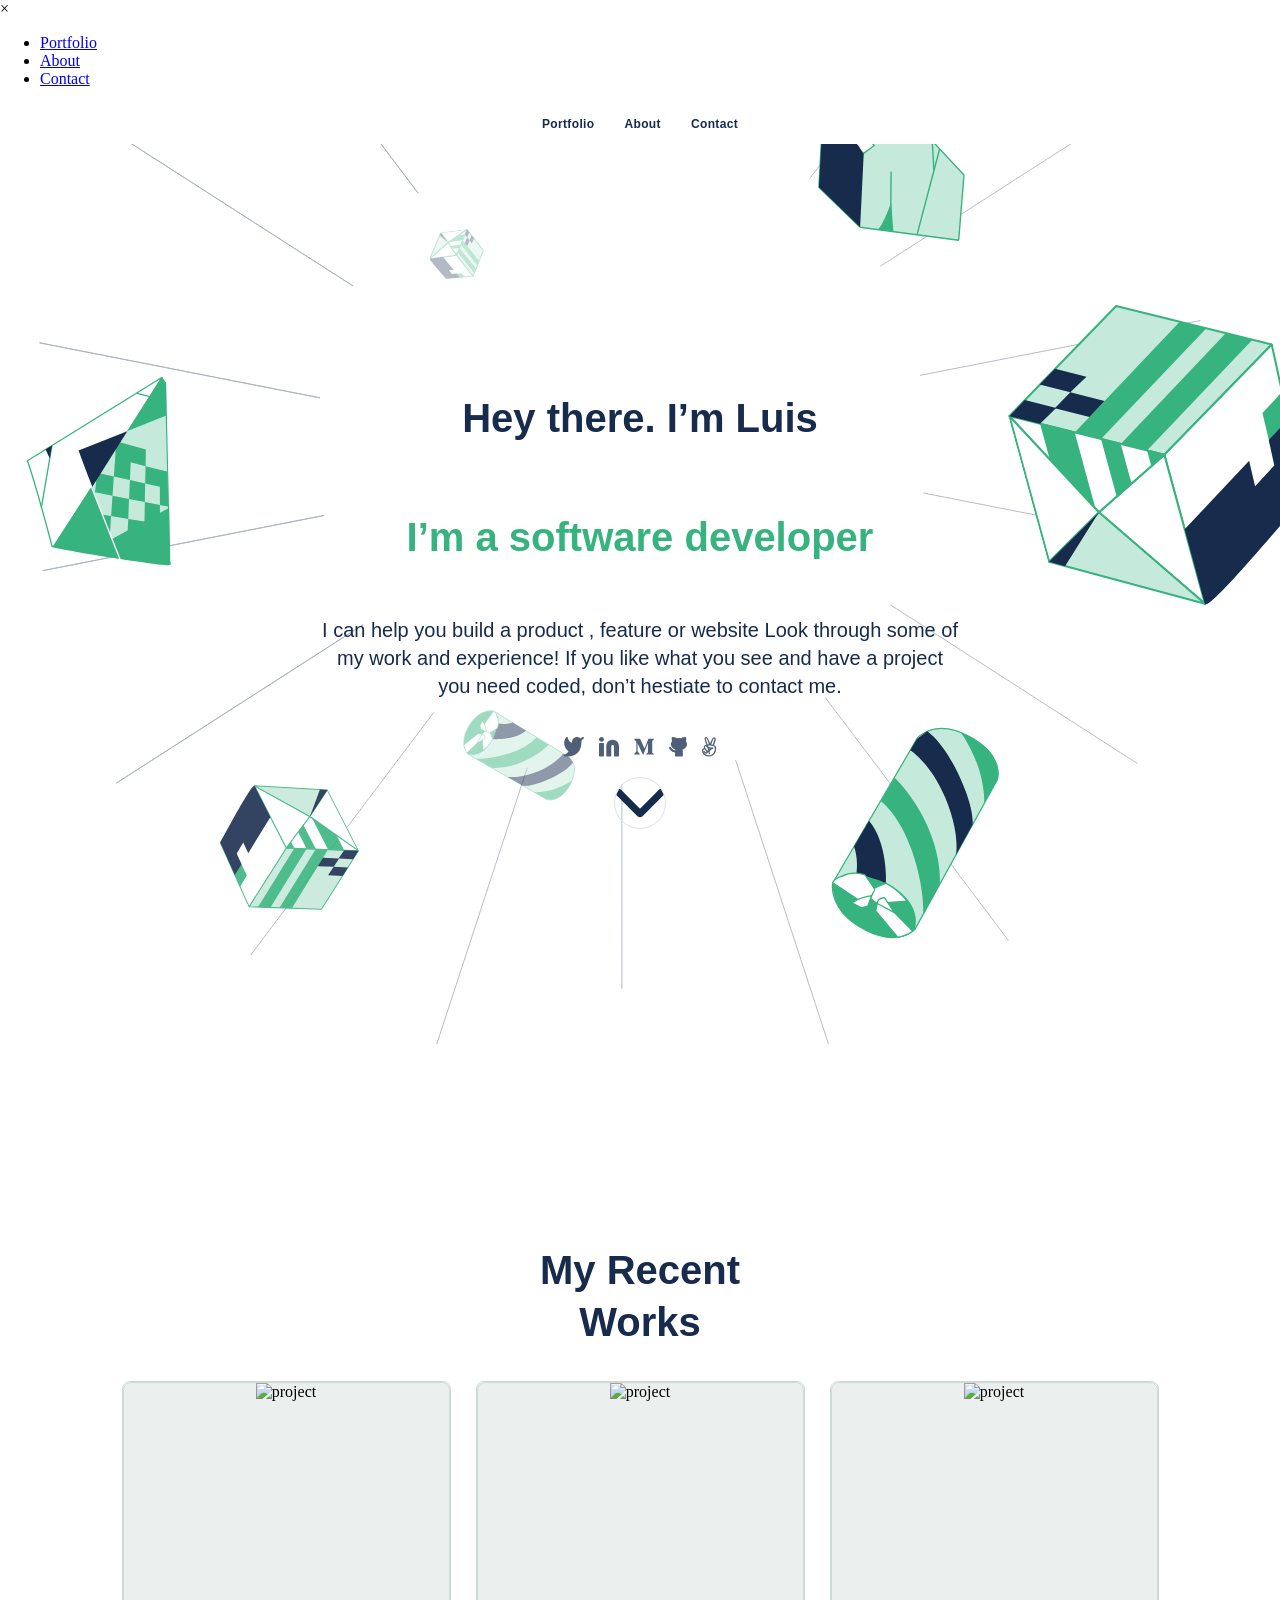
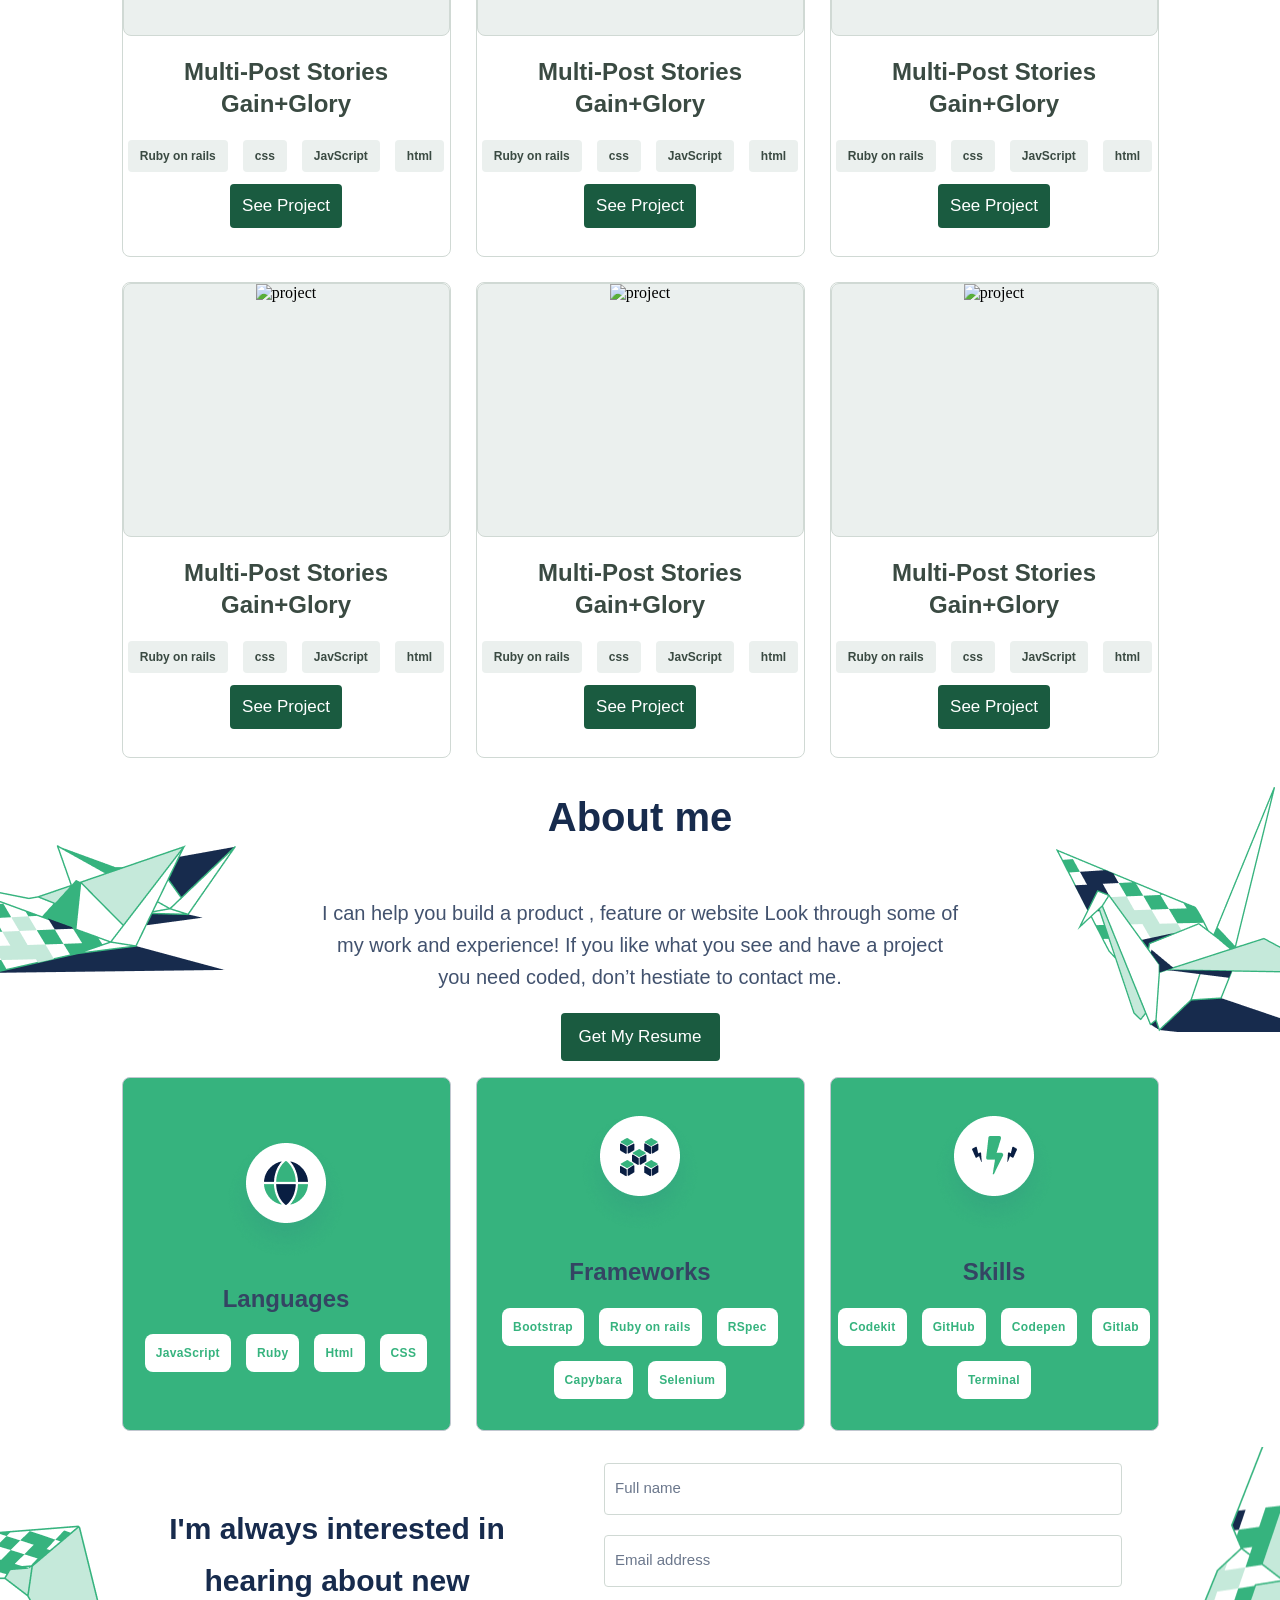
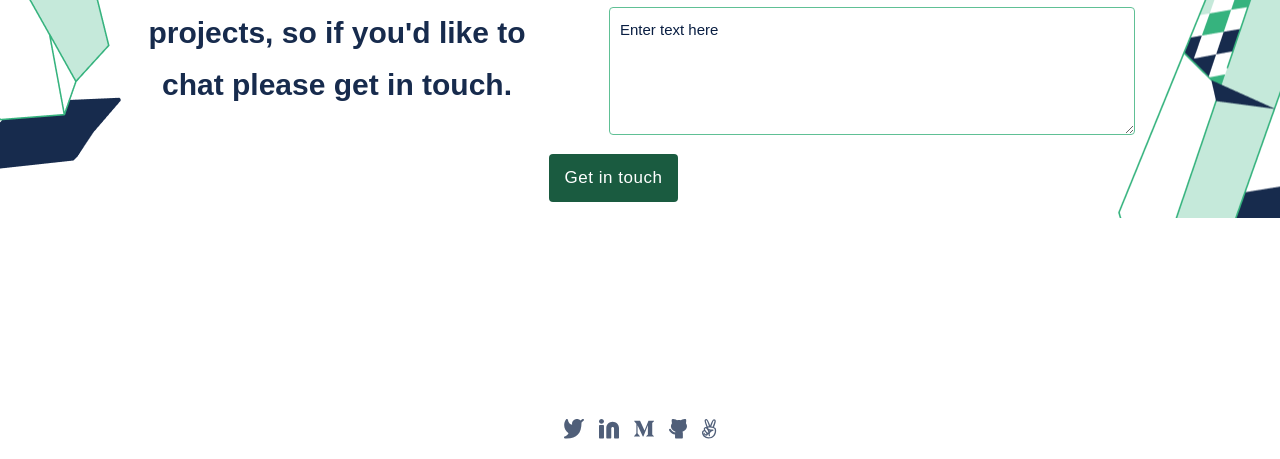
==== index.html @ ece16e4f "Links to sections added" ====
<!DOCTYPE html>
<html lang="en">
  <head>
    <link rel="stylesheet" href="styles.css" />
    <meta charset="UTF-8" />
    <meta name="viewport" content="width=device-width, initial-scale=1.0" />
    <title>Luis's Portfolio</title>
  </head>
  <body>
    <header>
      <div id="welcome">Welcome</div>
      <nav id="nav">
        <a href="#" class="menu-toggle"> <img src="./images/hamburger.png" alt="menu-button" /></a>
      </nav>
      <div class="modal">
        <div class="modal-content">
          <div class="close-button">&times;</div>
          <ul>
            <li><a href="#portfolio">Portfolio</a></li>
            <li><a href="#about">About</a></li>
            <li><a href="#contact">Contact</a></li>
          </ul>
        </div>
      </div>
    </header>
    <section>
      <div class="desktop-menu">
        <ol class="desktop-menu-list">
          <li>Portfolio</li>
          <li>About</li>
          <li>Contact</li>
        </ol>
      </div>
      <div class="headline-container" id="background">
        <h1 class="text-container" id="hisection">
          Hey there. I’m Luis
          <h2 class="text-container" id="sdsection">I’m a software developer</h2>
        </h1>
        <p id="description">
          I can help you build a product , feature or website Look through some of my work and
          experience! If you like what you see and have a project you need coded, don’t hestiate to
          contact me.
        </p>
        <ol class="social-media">
          <li>
            <a href="#"><img alt="twitter icon" src="./images/twitter.svg" /></a>
          </li>
          <li>
            <a href="#"><img alt="linkedin icon" src="./images/linkedin.svg" /></a>
          </li>
          <li>
            <a href="#"><img alt="medium icon" src="./images/medium.svg" /></a>
          </li>
          <li>
            <a href="#"><img alt="github icon" src="./images/github.svg" /></a>
          </li>
          <li>
            <a href="#"><img alt="angel list icon" src="./images/angellist.svg" /></a>
          </li>
        </ol>
        <div>
          <a href="#"
            ><img
              class="button"
              src="./images/arrow-button.svg"
              alt="arrow button"
              class="arrow-button"
          /></a>
        </div>
      </div>
    </section>
    <section class="works" id="portfolio">
      <h2 class="recent-works">My Recent<br />Works</h2>
      <div class="card-container">
        <div class="card">
          <div class="img-wrapper">
            <img class="img-placeholder" alt="project" src="" />
          </div>
          <h2 class="card-name">Multi-Post Stories<br />Gain+Glory</h2>
          <ol class="technologies">
            <li class="tech-tag">Ruby on rails</li>
            <li class="tech-tag">css</li>
            <li class="tech-tag">JavScript</li>
            <li class="tech-tag">html</li>
          </ol>
          <button class="see-project">See Project</button>
        </div>
        <div class="card">
          <div class="img-wrapper">
            <img class="img-placeholder" alt="project" src="" />
          </div>
          <h2 class="card-name">Multi-Post Stories<br />Gain+Glory</h2>
          <ol class="technologies">
            <li class="tech-tag">Ruby on rails</li>
            <li class="tech-tag">css</li>
            <li class="tech-tag">JavScript</li>
            <li class="tech-tag">html</li>
          </ol>
          <button class="see-project">See Project</button>
        </div>
        <div class="card">
          <div class="img-wrapper">
            <img class="img-placeholder" alt="project" src="" />
          </div>
          <h2 class="card-name">Multi-Post Stories<br />Gain+Glory</h2>
          <ol class="technologies">
            <li class="tech-tag">Ruby on rails</li>
            <li class="tech-tag">css</li>
            <li class="tech-tag">JavScript</li>
            <li class="tech-tag">html</li>
          </ol>
          <button class="see-project">See Project</button>
        </div>
        <div class="card">
          <div class="img-wrapper">
            <img class="img-placeholder" alt="project" src="" />
          </div>
          <h2 class="card-name">Multi-Post Stories<br />Gain+Glory</h2>
          <ol class="technologies">
            <li class="tech-tag">Ruby on rails</li>
            <li class="tech-tag">css</li>
            <li class="tech-tag">JavScript</li>
            <li class="tech-tag">html</li>
          </ol>
          <button class="see-project">See Project</button>
        </div>
        <div class="card">
          <div class="img-wrapper">
            <img class="img-placeholder" alt="project" src="" />
          </div>
          <h2 class="card-name">Multi-Post Stories<br />Gain+Glory</h2>
          <ol class="technologies">
            <li class="tech-tag">Ruby on rails</li>
            <li class="tech-tag">css</li>
            <li class="tech-tag">JavScript</li>
            <li class="tech-tag">html</li>
          </ol>
          <button class="see-project">See Project</button>
        </div>
        <div class="card">
          <div class="img-wrapper">
            <img class="img-placeholder" alt="project" src="" />
          </div>
          <h2 class="card-name">Multi-Post Stories<br />Gain+Glory</h2>
          <ol class="technologies">
            <li class="tech-tag">Ruby on rails</li>
            <li class="tech-tag">css</li>
            <li class="tech-tag">JavScript</li>
            <li class="tech-tag">html</li>
          </ol>
          <button class="see-project">See Project</button>
        </div>
      </div>
      <section class="about-me-container" id="about">
        <h2 class="about-me-title">About me</h2>
        <p class="about-me-description">
          I can help you build a product , feature or website Look through some of my work and
          experience! If you like what you see and have a project you need coded, don’t hestiate to
          contact me.
        </p>
        <button class="resume-button">Get My Resume</button>
      </section>
      <ol class="assets-list">
        <div class="card-2-container">
          <li class="card-2">
            <img class="icon-lang" alt="A world" src="./images/icon-lang.png" />
            <h2 class="card-name-2">Languages</h2>
            <ol class="technologies-2">
              <li class="tech-tag-2">JavaScript</li>
              <li class="tech-tag-2">Ruby</li>
              <li class="tech-tag-2">Html</li>
              <li class="tech-tag-2">CSS</li>
            </ol>
          </li>
          <li class="card-2">
            <img class="icon-lang" alt="Cubes" src="./images/icon-frameworks.png" />
            <h2 class="card-name-2">Frameworks</h2>
            <ol class="technologies-2">
              <li class="tech-tag-2" id="tag-0">Bootstrap</li>
              <li class="tech-tag-2" id="tag-1">Ruby on rails</li>
              <li class="tech-tag-2" id="tag-2">RSpec</li>
              <li class="tech-tag-2" id="tag-0">Capybara</li>
              <li class="tech-tag-2" id="tag-1">Selenium</li>
            </ol>
          </li>
          <li class="card-2">
            <img class="icon-lang" alt="Ray" src="./images/icon-skills.png" />
            <h2 class="card-name-2">Skills</h2>
            <ol class="technologies-2">
              <li class="tech-tag-2">Codekit</li>
              <li class="tech-tag-2">GitHub</li>
              <li class="tech-tag-2">Codepen</li>
              <li class="tech-tag-2">Gitlab</li>
              <li class="tech-tag-2">Terminal</li>
            </ol>
          </li>
        </div>
      </ol>
    </section>
    <div class="contact-container-2">
      <div class="contact-container" id="contact">
        <div class="para-form-container">
          <div class="para-form">
            I'm always interested in hearing about new projects, so if you'd like to chat please get
            in touch.
          </div>
        </div>
        <form class="contact-form" action="https://formspree.io/f/mpzewvlb" method="post">
          <ol class="form-list">
            <li>
              <label for="name">Name</label>
              <input
                type="text"
                id="name"
                name="user_name"
                placeholder="Full name"
                maxlength="30"
                required
              />
            </li>
            <li>
              <label for="mail">Email</label>
              <input
                type="email"
                id="mail"
                name="user_email"
                placeholder="Email address"
                required
              />
            </li>
            <li>
              <label for="msg">Message</label>
              <textarea
                id="msg"
                name="user_message"
                placeholder="Enter text here"
                maxlength="500"
                required
              ></textarea>
            </li>
            <div class="submit-button-container">
              <button type="submit" id="get-in-touch">Get in touch</button>
            </div>
          </ol>
        </form>
      </div>
    </div>

    <footer class="social-media-footer">
      <ol class="social-media-form">
        <li>
          <a href="#"><img alt="twitter icon" src="./images/twitter.svg" /></a>
        </li>
        <li>
          <a href="#"><img alt="linkedin icon" src="./images/linkedin.svg" /></a>
        </li>
        <li>
          <a href="#"><img alt="medium icon" src="./images/medium.svg" /></a>
        </li>
        <li>
          <a href="#"><img alt="github icon" src="./images/github.svg" /></a>
        </li>
        <li>
          <a href="#"><img alt="angel list icon" src="./images/angellist.svg" /></a>
        </li>
      </ol>
      <div class="mail-form">baezmendezluis@gmail.com</div>
    </footer>
    <script src="./script.js"></script>
  </body>
</html>
---- styles.css ----
#background {
  background-size: cover;
  background-image: url('./images/background-img.png');
  width: 100%;
  height: 60vh;
}

body {
  margin: 0;
}

header {
  display: flex;
  width: 100%;
  align-content: space-between;
  justify-content: space-between;
}

#nav {
  display: flex;
  justify-content: flex-end;
  flex-direction: row-reverse;
  align-items: center;
  padding: 10px;
}

.mobile-menu {
  display: none;
}

.text-container {
  font-family: 'Inter', sans-serif;
  display: flex;
  flex-direction: column;
  font-style: normal;
  font-size: 40px;
  font-weight: 700;
  line-height: 52px;
  text-align: center;
  color: #172b4d;
}

#sdsection {
  color: #36b37e;
}

#welcome {
  font-family: 'Inter', sans-serif;
  font-style: normal;
  font-weight: 600;
  font-size: 20px;
  line-height: 28px;
  color: #28352f;
  display: flex;
  padding: 10px;
}

#description {
  font-family: 'Inter', sans-serif;
  font-size: 20px;
  font-weight: 400;
  line-height: 28px;
  text-align: center;
  color: #172b4d;
  display: flex;
  padding: 0 10px;
}

.social-media {
  display: flex;
  justify-content: center;
  align-items: center;
  list-style-type: none;
  gap: 15px;
}

.arrow-button {
  width: 40px;
  height: 40px;
}

.button {
  display: flex;
  flex-direction: column;
  border-radius: 50%;
  border: 1px solid #dfe1e6;
  width: 50px;
  height: 50px;
  justify-content: center;
  align-items: center;
  margin: auto;
}

/* css for the second part of the project */

.works {
  display: grid;
  text-align: center;
  justify-content: center;
}

.recent-works {
  font-family: 'Inter', sans-serif;
  font-style: normal;
  font-weight: 700;
  font-size: 40px;
  line-height: 52px;
  color: #172b4d;
}

.img-wrapper {
  height: 252px;
  border: 1px solid #d0d9d4;
  border-radius: 8px;
  background-color: #ebf0ee;
}

.card {
  justify-content: center;
  align-items: center;
  text-align: center;
  flex-direction: column;
  border: 1px solid #d0d9d4;
  border-radius: 8px;
  height: 474px;
  width: 327px;
}

ol {
  padding-left: 0;
}

.card-name {
  font-family: 'Inter', sans-serif;
  font-style: normal;
  font-weight: 600;
  font-size: 24px;
  line-height: 32px;
  color: #3a4a42;
  align-items: center;
  justify-content: center;
}

.technologies {
  display: flex;
  justify-content: center;
  align-items: center;
  list-style-type: none;
  gap: 15px;
  font-family: 'Inter', sans-serif;
  font-style: normal;
  font-weight: 600;
  font-size: 12px;
  line-height: 16px;
  color: #3a4a42;
}

.tech-tag {
  background: #ebf0ee;
  border-radius: 4px;
  padding: 8px 12px;
}

.see-project {
  padding: 12px;
  gap: 10px;
  background: #1a5b40;
  border-radius: 4px;
  color: #fff;
  font-family: 'Inter', sans-serif;
  font-style: normal;
  font-weight: 500;
  font-size: 17px;
  outline: 0;
  border: 0;
}

.see-project:hover {
  box-shadow: 8px 16px rgba(54, 179, 127, 0.24);
}

.see-project:active {
  background: #008552;
}

.about-me-container {
  display: flex;
  align-items: center;
  text-align: center;
  flex-direction: column;
  justify-content: center;
  background-image: url('./images/about-me-background.png'), url('./images/top-right-corner.png');
  background-repeat: no-repeat, no-repeat;
  background-position: left bottom, top right;
}

.about-me-title {
  font-family: 'Inter', sans-serif;
  font-style: normal;
  font-weight: 700;
  font-size: 40px;
  line-height: 52px;
  color: #172b4d;
}

.about-me-description {
  font-family: 'Inter', sans-serif;
  font-style: normal;
  font-weight: 400;
  font-size: 20px;
  line-height: 32px;
  color: #42526e;
}

.resume-button {
  padding: 12px;
  gap: 10px;
  width: 159px;
  height: 48px;
  background: #1a5b40;
  border-radius: 4px;
  font-family: 'Inter', sans-serif;
  font-style: normal;
  font-weight: 500;
  font-size: 17px;
  color: #fff;
  border: 0;
}

.resume-button:hover {
  box-shadow: 8px 16px rgba(54, 179, 127, 0.24);
}

.resume-button:active {
  background: #008552;
}

.card-2 {
  display: flex;
  justify-content: center;
  align-items: center;
  text-align: center;
  flex-direction: column;
  background: #36b37e;
  border: 1px solid #c1c7d0;
  border-radius: 8px;
  height: 352px;
  width: 327px;
}

.card-name-2 {
  font-family: 'Inter', sans-serif;
  font-size: 24px;
  font-weight: 600;
  line-height: 32px;
  color: #344563;
}

.technologies-2 {
  display: flex;
  justify-content: center;
  align-items: center;
  list-style-type: none;
  font-family: 'Inter', sans-serif;
  gap: 15px;
  font-style: normal;
  font-weight: 600;
  font-size: 12px;
  line-height: 16px;
  letter-spacing: 0.03em;
  color: #36b37e;
  flex-wrap: wrap;
}

.tech-tag-2 {
  background: #fff;
  border-radius: 8px;
  padding: 11px;
}

.assets-list {
  display: flex;
  list-style-type: none;
  flex-direction: column;
}

.card-2-container {
  display: flex;
  justify-content: center;
  flex-direction: column;
  align-items: center;
  gap: 25px;
}

.card-container {
  display: flex;
  justify-content: center;
  flex-direction: column;
  align-items: center;
  gap: 25px;
}

form {
  display: flex;
  justify-content: center;
  flex-direction: column;
  align-items: center;
}

.para-form {
  width: 85vw;
  font-family: 'Inter', sans-serif;
  font-style: normal;
  font-weight: 700;
  font-size: 30px;
  line-height: 52px;
  text-align: center;
  color: #172b4d;
  margin-bottom: 50px;
}

.form-list {
  list-style-type: none;
}

#name {
  height: 48px;
  width: 85vw;
  border: 1px solid #d0d9d4;
  border-radius: 4px;
  margin-bottom: 20px;
}

#name::placeholder {
  font-family: 'Inter', sans-serif;
  font-size: 15px;
  font-weight: 400;
  line-height: 24px;
  text-align: left;
  padding: 8px;
  color: #6b778c;
}

#mail {
  height: 48px;
  width: 85vw;
  border: 1px solid #d0d9d4;
  border-radius: 4px;
  margin-bottom: 20px;
}

#mail::placeholder {
  font-family: 'Inter', sans-serif;
  font-size: 15px;
  font-weight: 400;
  line-height: 24px;
  text-align: left;
  padding: 8px;
  color: #6b778c;
}

#msg {
  height: 114px;
  width: 83vw;
  border: 1px solid #60c095;
  border-radius: 4px;
  padding-left: 10px;
  padding-top: 10px;
}

#msg::placeholder {
  font-family: 'Inter', sans-serif;
  font-style: normal;
  font-weight: 400;
  font-size: 15px;
  line-height: 24px;
  color: #091e42;
}

.submit-button {
  display: flex;
  flex-direction: row;
  align-items: center;
  justify-content: center;
  padding: 12px;
  gap: 10px;
}

#get-in-touch {
  font-family: 'Inter', sans-serif;
  font-style: normal;
  font-weight: 500;
  font-size: 17px;
  line-height: 24px;
  letter-spacing: 0.03em;
  color: #fff;
  width: 129px;
  height: 48px;
  background: #1a5b40;
  border-radius: 4px;
  border: none;
}

#get-in-touch:hover {
  box-shadow: 0 8px 16px rgba(54, 179, 127, 0.24);
}

#get-in-touch:active {
  background: #008552;
}

.social-media-form {
  display: flex;
  justify-content: center;
  align-items: center;
  list-style-type: none;
  gap: 15px;
}

.mail-form {
  font-family: 'Inter', sans-serif;
  font-style: normal;
  font-weight: 400;
  font-size: 20px;
  line-height: 32px;
  text-align: center;
  color: #42526e;
  margin-bottom: 300px;
}

.desktop-menu {
  font-family: 'Inter', sans-serif;
  font-style: normal;
  font-weight: 600;
  font-size: 12px;
  line-height: 16px;
  letter-spacing: 0.03em;
  color: #172b4d;
}

.desktop-menu-list {
  list-style-type: none;
  display: flex;
  align-items: center;
  justify-content: center;
  flex-direction: row;
  gap: 30px;
}

@media only screen and (min-width: 768px) {
  #welcome {
    display: none;
  }

  #hisection {
    color: #172b4d;
    transition: color 0.5s ease, rotate 2s;
  }

  #hisection:hover {
    color: #36b37e;
    rotate: 360deg;
  }

  #nav {
    display: none;
  }

  #background {
    background-size: cover;
    background-image: url('./images/header-background-desktop.svg');
    width: 100vw;
    height: 100vh;
  }

  .headline-container {
    display: flex;
    flex-direction: column;
    align-items: center;
    justify-content: center;
    text-align: center;
  }

  #description {
    width: 50vw;
  }

  .recent-works {
    margin-top: 200px;
  }

  .card-container {
    display: flex;
    flex-direction: row;
    width: 100%;
    flex-wrap: wrap;
  }

  .card-2-container {
    display: flex;
    flex-direction: row;
    width: 100%;
    flex-wrap: wrap;
  }

  .about-me-container {
    background-image: url('./images/about-right-image.png'), url('./images/about-left-image.png');
    background-repeat: no-repeat, no-repeat;
    background-position: right, left;
  }

  .about-me-description {
    width: 50vw;
  }

  .contact-container {
    display: flex;
    justify-content: center;
    align-items: center;
    text-align: center;
    flex-direction: row;
    background-image: url('./images/contact-left-image.png');
    background-repeat: no-repeat;
    background-position: left;
  }

  .contact-container-2 {
    background-image: url('./images/contact-right-image.png');
    background-repeat: no-repeat;
    background-position: right;
  }

  .para-form {
    width: 30vw;
    margin-right: 20px;
  }

  #name {
    width: 40vw;
  }

  #mail {
    width: 40vw;
  }

  #msg {
    width: 40vw;
  }

  #get-in-touch {
    float: left;
  }

  .mail-form {
    display: none;
  }

  .submit-button-container {
    margin-top: 15px;
  }

  .social-media-form {
    margin-top: 200px;
  }
}

@media screen and (max-width: 768px) {
  .desktop-menu {
    display: none;
  }

  .modal {
    display: none;
    position: fixed;
    top: 0;
    left: 0;
    width: 100%;
    height: 100%;
    background-color: #fff;
    z-index: 9999;
  }

  .modal.show {
    display: flex;
    justify-content: flex-start;
    align-items: flex-start;
  }

  .modal-content {
    position: relative;
    width: 100%;
    padding: 50px;
    border-radius: 5px;
  }

  .close-button {
    position: absolute;
    top: 10px;
    right: 10px;
    cursor: pointer;
    font-size: 50px;
    color: #67798e;
    border-radius: 2px solid #67798e;
  }

  .modal-content ul {
    list-style: none;
    margin: 0;
    padding: 0;
  }

  .modal-content li {
    padding: 10px 0;
    font-family: 'Inter', sans-serif;
    font-style: normal;
    font-weight: 600;
    font-size: 32px;
    line-height: 44px;
  }

  .modal-content a {
    color: #3a4a42;
    text-decoration: none;
  }

  .contact-form {
    background-image: url('./images/form-image.png');
    background-repeat: no-repeat;
    background-position: right bottom;
  }

  .para-form-container {
    display: flex;
    justify-content: center;
    align-items: center;
  }

  .submit-button-container {
    margin-top: 15px;
    display: flex;
    justify-content: center;
  }
}

.form-list label {
  visibility: hidden;
}
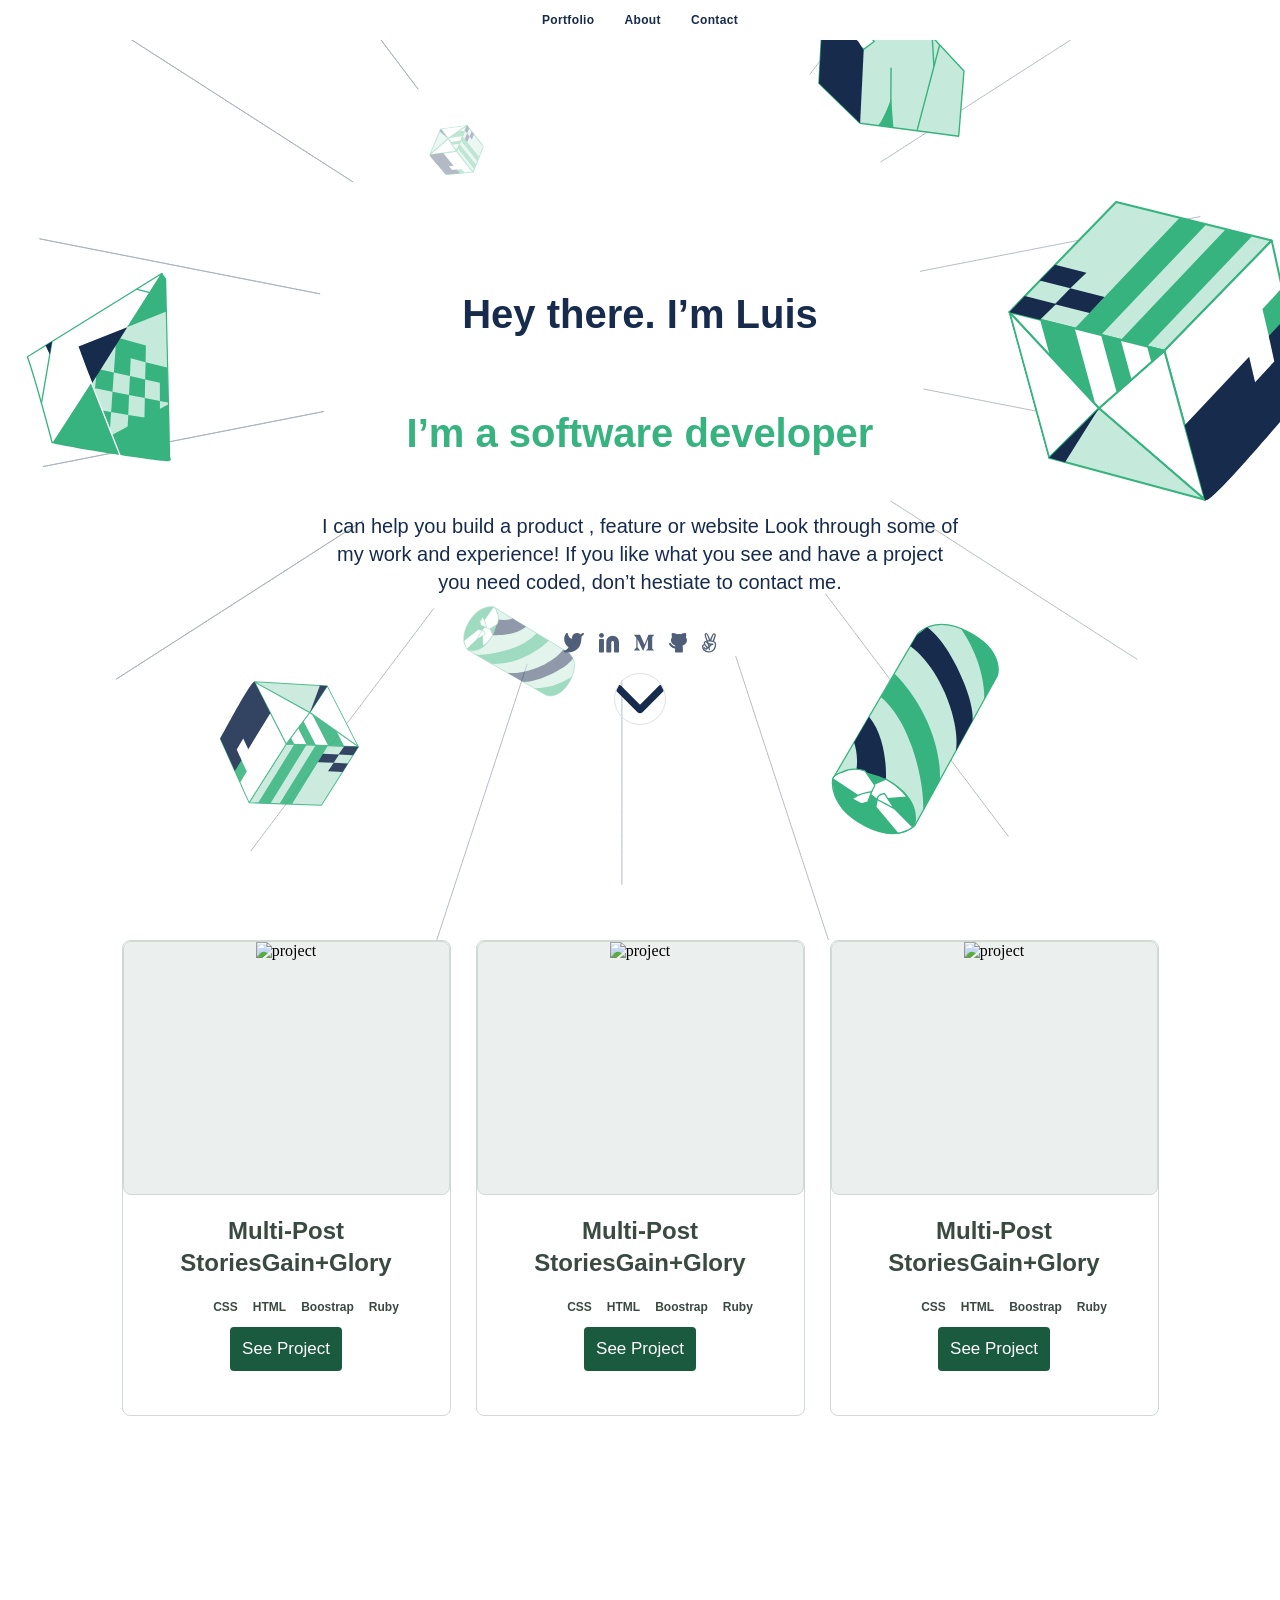
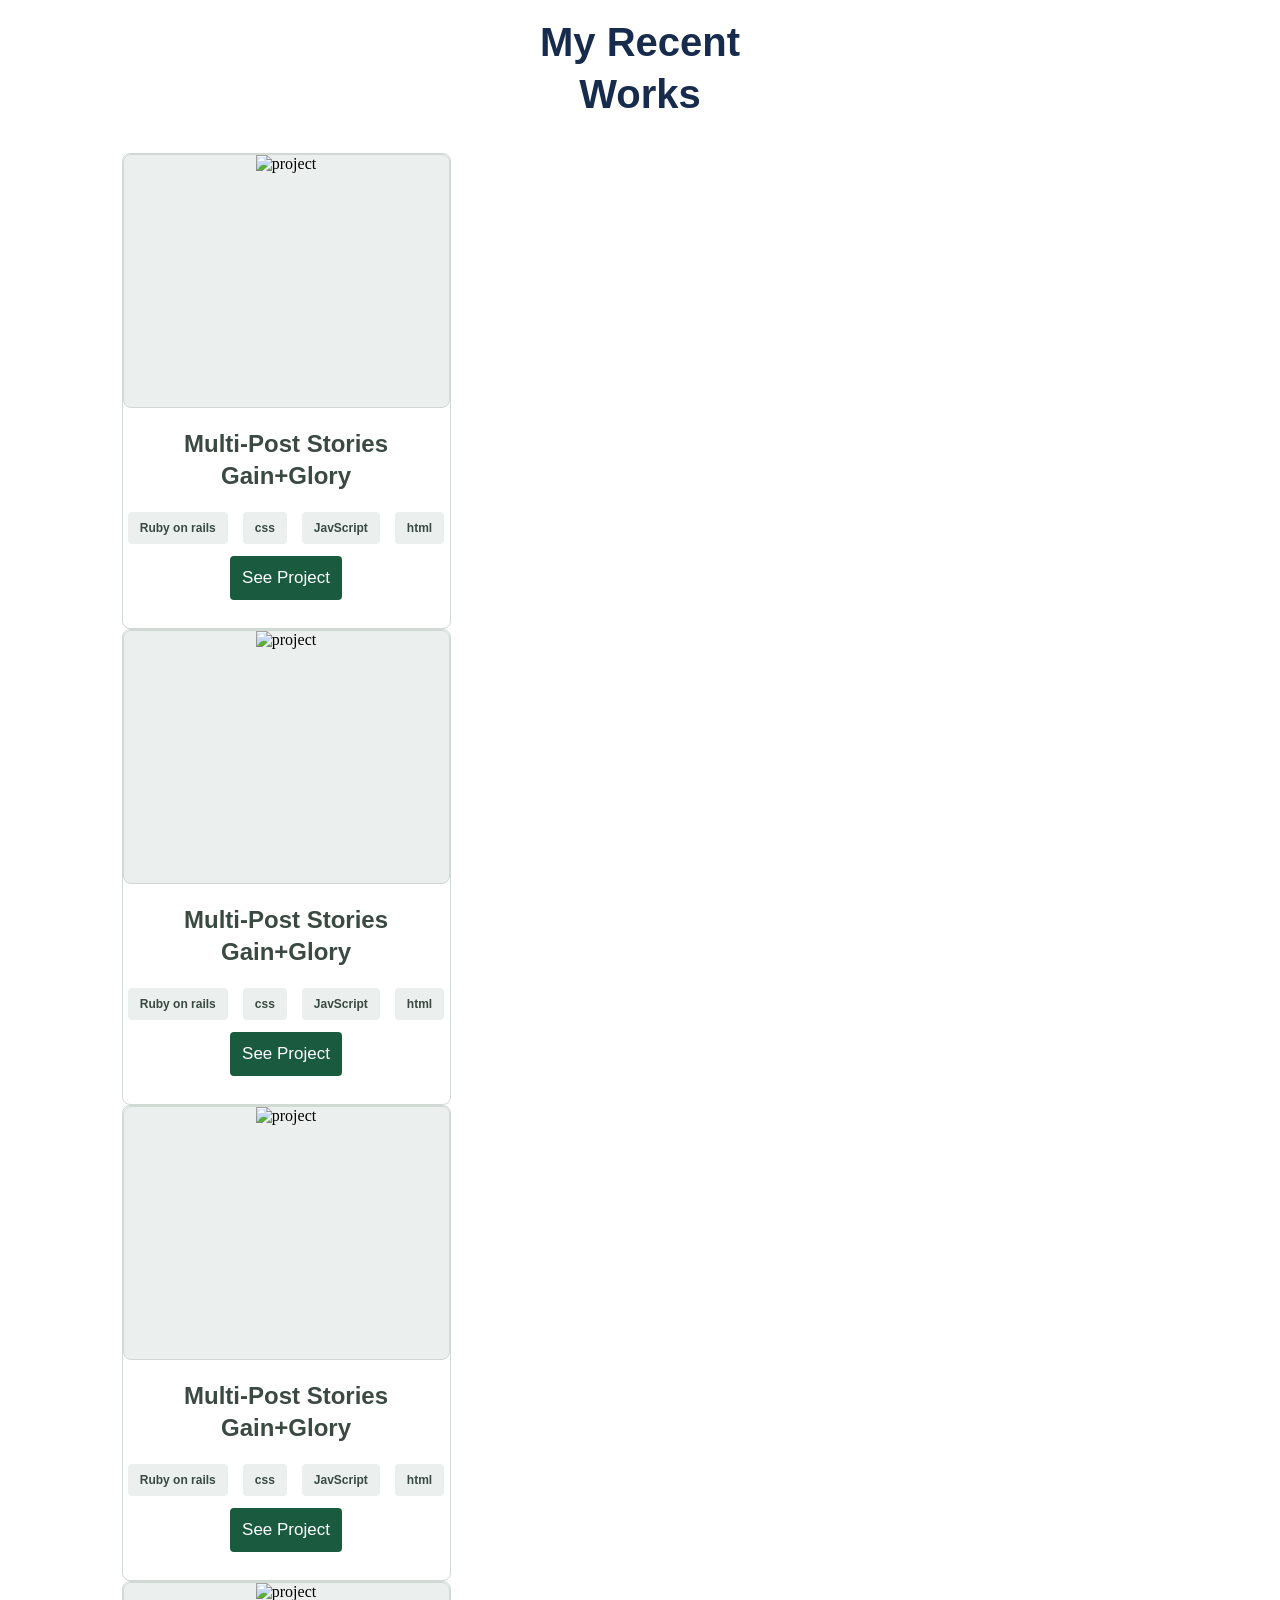
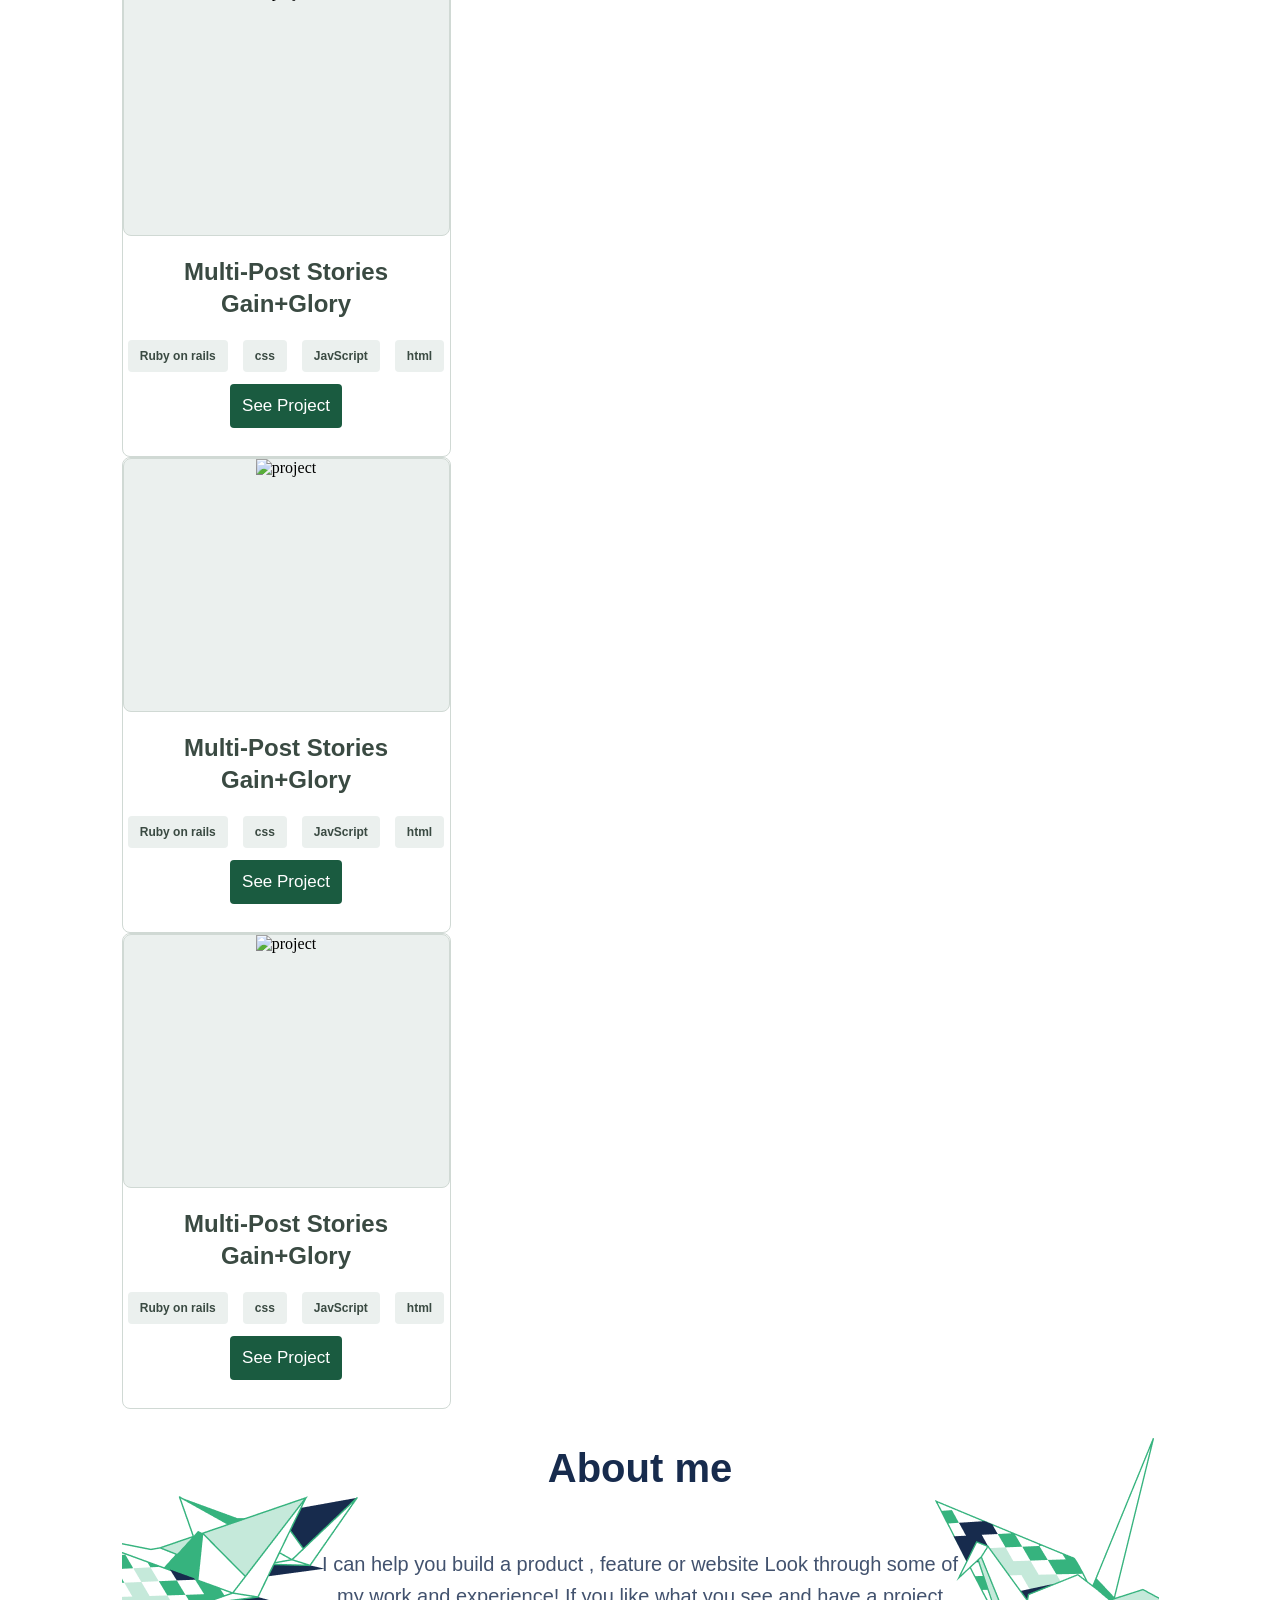
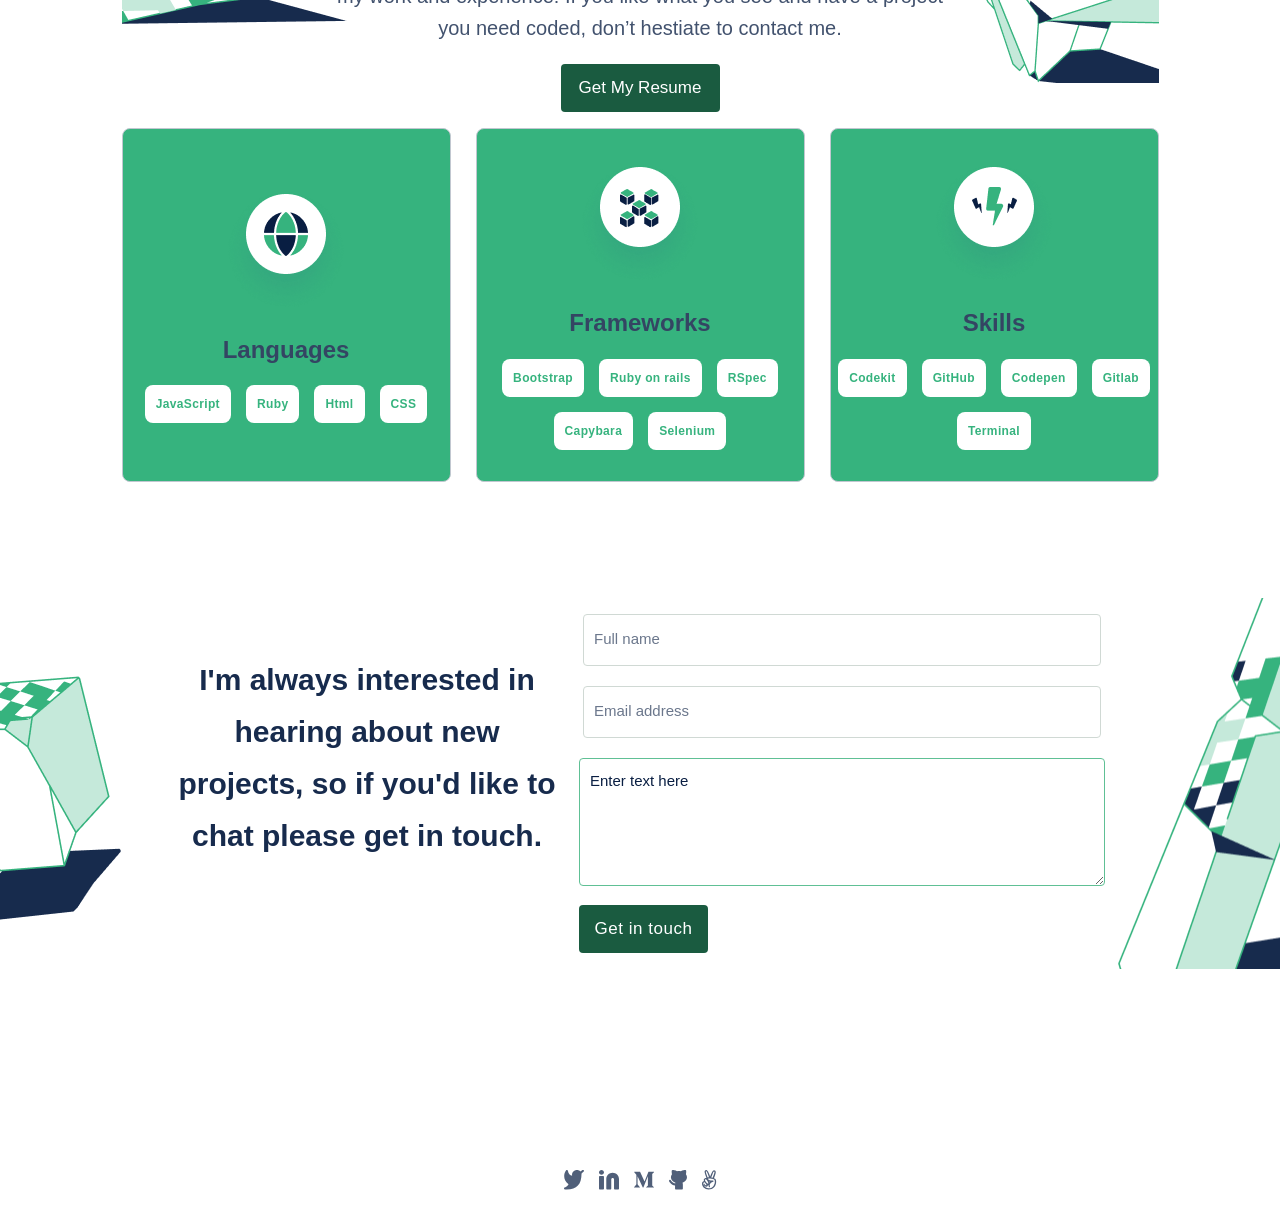
==== commit c59660bf: "Pop up card added" ====
--- a/index.html
+++ b/index.html
@@ -6,7 +6,7 @@
     <meta name="viewport" content="width=device-width, initial-scale=1.0" />
     <title>Luis's Portfolio</title>
   </head>
-  <body>
+  <body id="body">
     <header>
       <div id="welcome">Welcome</div>
       <nav id="nav">
@@ -69,6 +69,7 @@
         </div>
       </div>
     </section>
+    <div id="projects-container"></div>
     <section class="works" id="portfolio">
       <h2 class="recent-works">My Recent<br />Works</h2>
       <div class="card-container">
@@ -267,5 +268,6 @@
       <div class="mail-form">baezmendezluis@gmail.com</div>
     </footer>
     <script src="./script.js"></script>
+    <script src="./popup.js"></script>
   </body>
 </html>
--- a/styles.css
+++ b/styles.css
@@ -292,7 +292,7 @@
   gap: 25px;
 }
 
-.card-container {
+#projects-container {
   display: flex;
   justify-content: center;
   flex-direction: column;
@@ -466,6 +466,10 @@
     display: none;
   }
 
+  .modal {
+    display: none;
+  }
+
   #background {
     background-size: cover;
     background-image: url('./images/header-background-desktop.svg');
@@ -489,7 +493,7 @@
     margin-top: 200px;
   }
 
-  .card-container {
+  #projects-container {
     display: flex;
     flex-direction: row;
     width: 100%;
@@ -525,6 +529,7 @@
   }
 
   .contact-container-2 {
+    margin-top: 100px;
     background-image: url('./images/contact-right-image.png');
     background-repeat: no-repeat;
     background-position: right;
@@ -564,9 +569,21 @@
   }
 }
 
+/* mobile */
+
 @media screen and (max-width: 768px) {
   .desktop-menu {
     display: none;
+  }
+
+  .menu-toggle {
+    padding-right: 28px;
+    padding-top: 35px;
+  }
+
+  #welcome {
+    padding-left: 28px;
+    padding-top: 35px;
   }
 
   .modal {
@@ -591,16 +608,18 @@
     width: 100%;
     padding: 50px;
     border-radius: 5px;
+    padding-left: 28px;
   }
 
   .close-button {
     position: absolute;
     top: 10px;
-    right: 10px;
+    right: 30px;
     cursor: pointer;
-    font-size: 50px;
+    font-size: 40px;
     color: #67798e;
-    border-radius: 2px solid #67798e;
+    border-radius: 2px;
+    padding-right: 18px;
   }
 
   .modal-content ul {
@@ -635,6 +654,10 @@
     align-items: center;
   }
 
+  .contact-container-2 {
+    margin-top: 100px;
+  }
+
   .submit-button-container {
     margin-top: 15px;
     display: flex;
@@ -643,5 +666,5 @@
 }
 
 .form-list label {
-  visibility: hidden;
-}
+  display: none;
+}
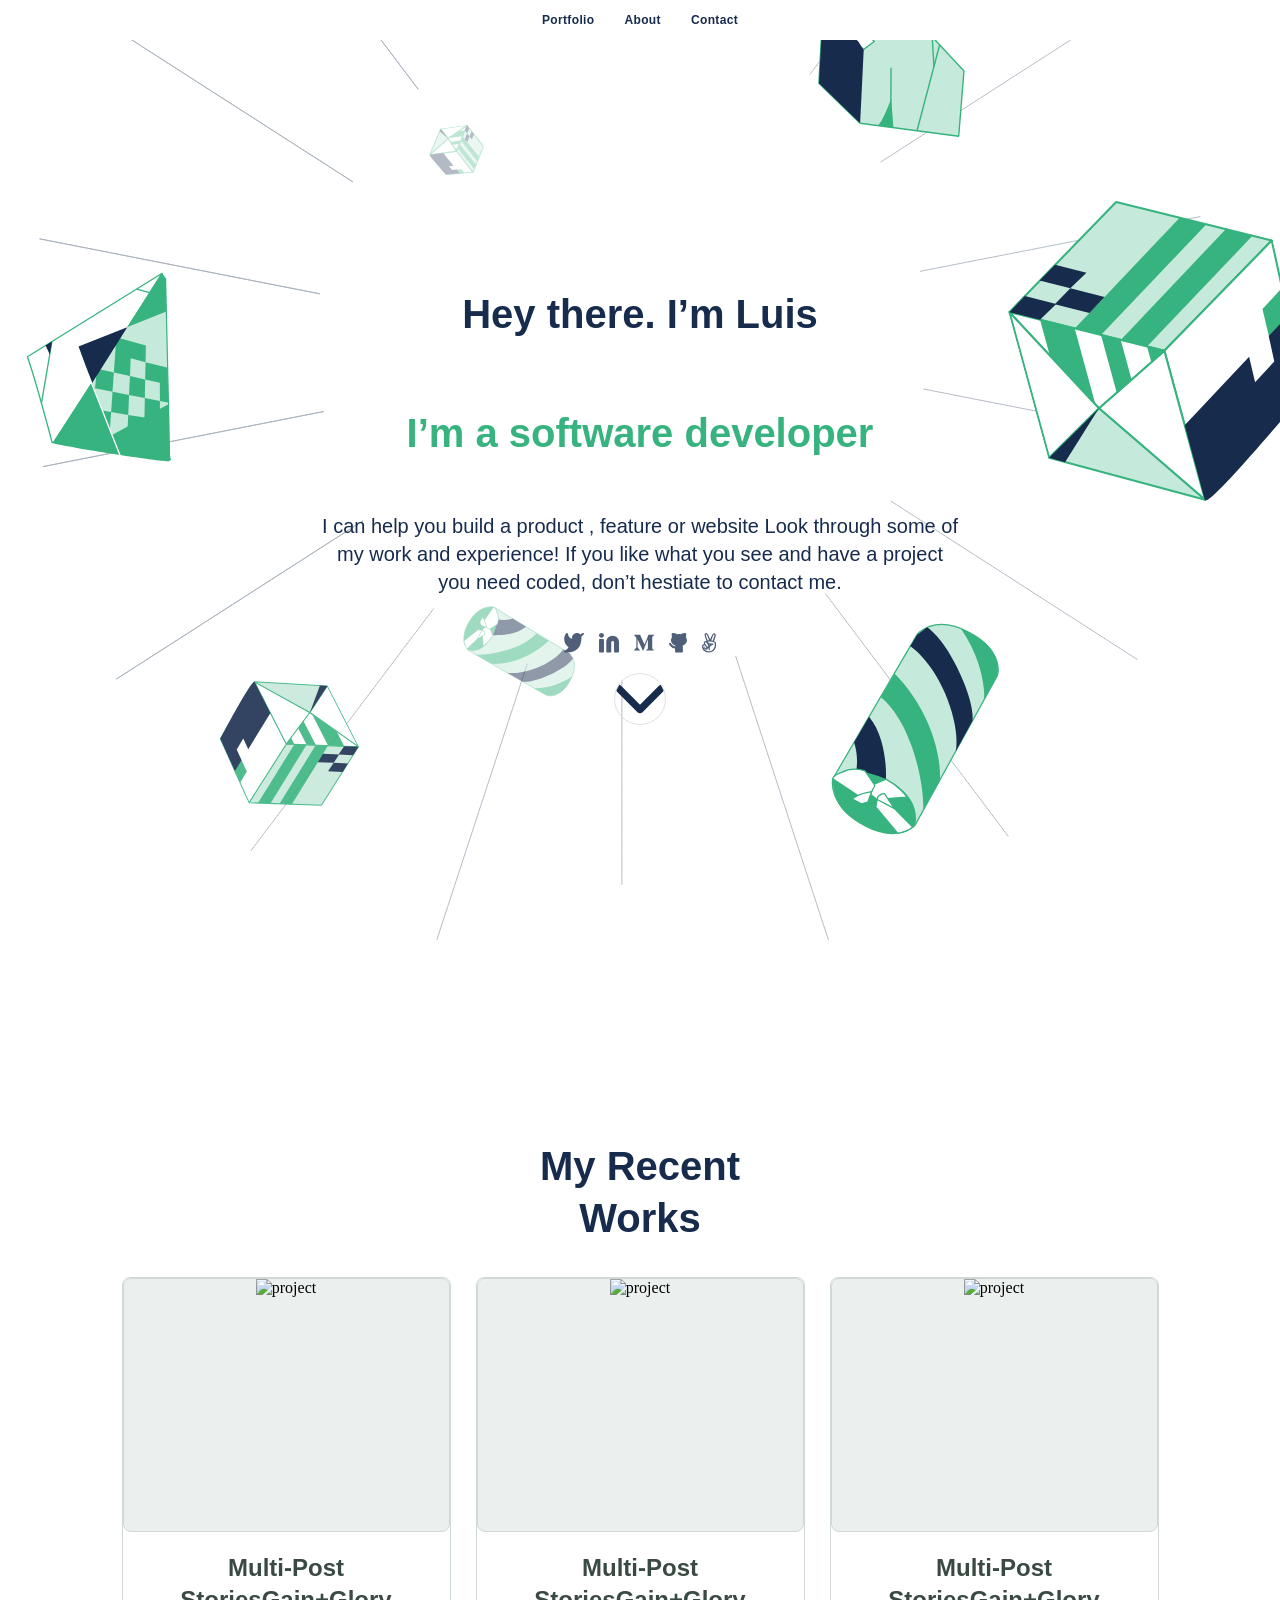
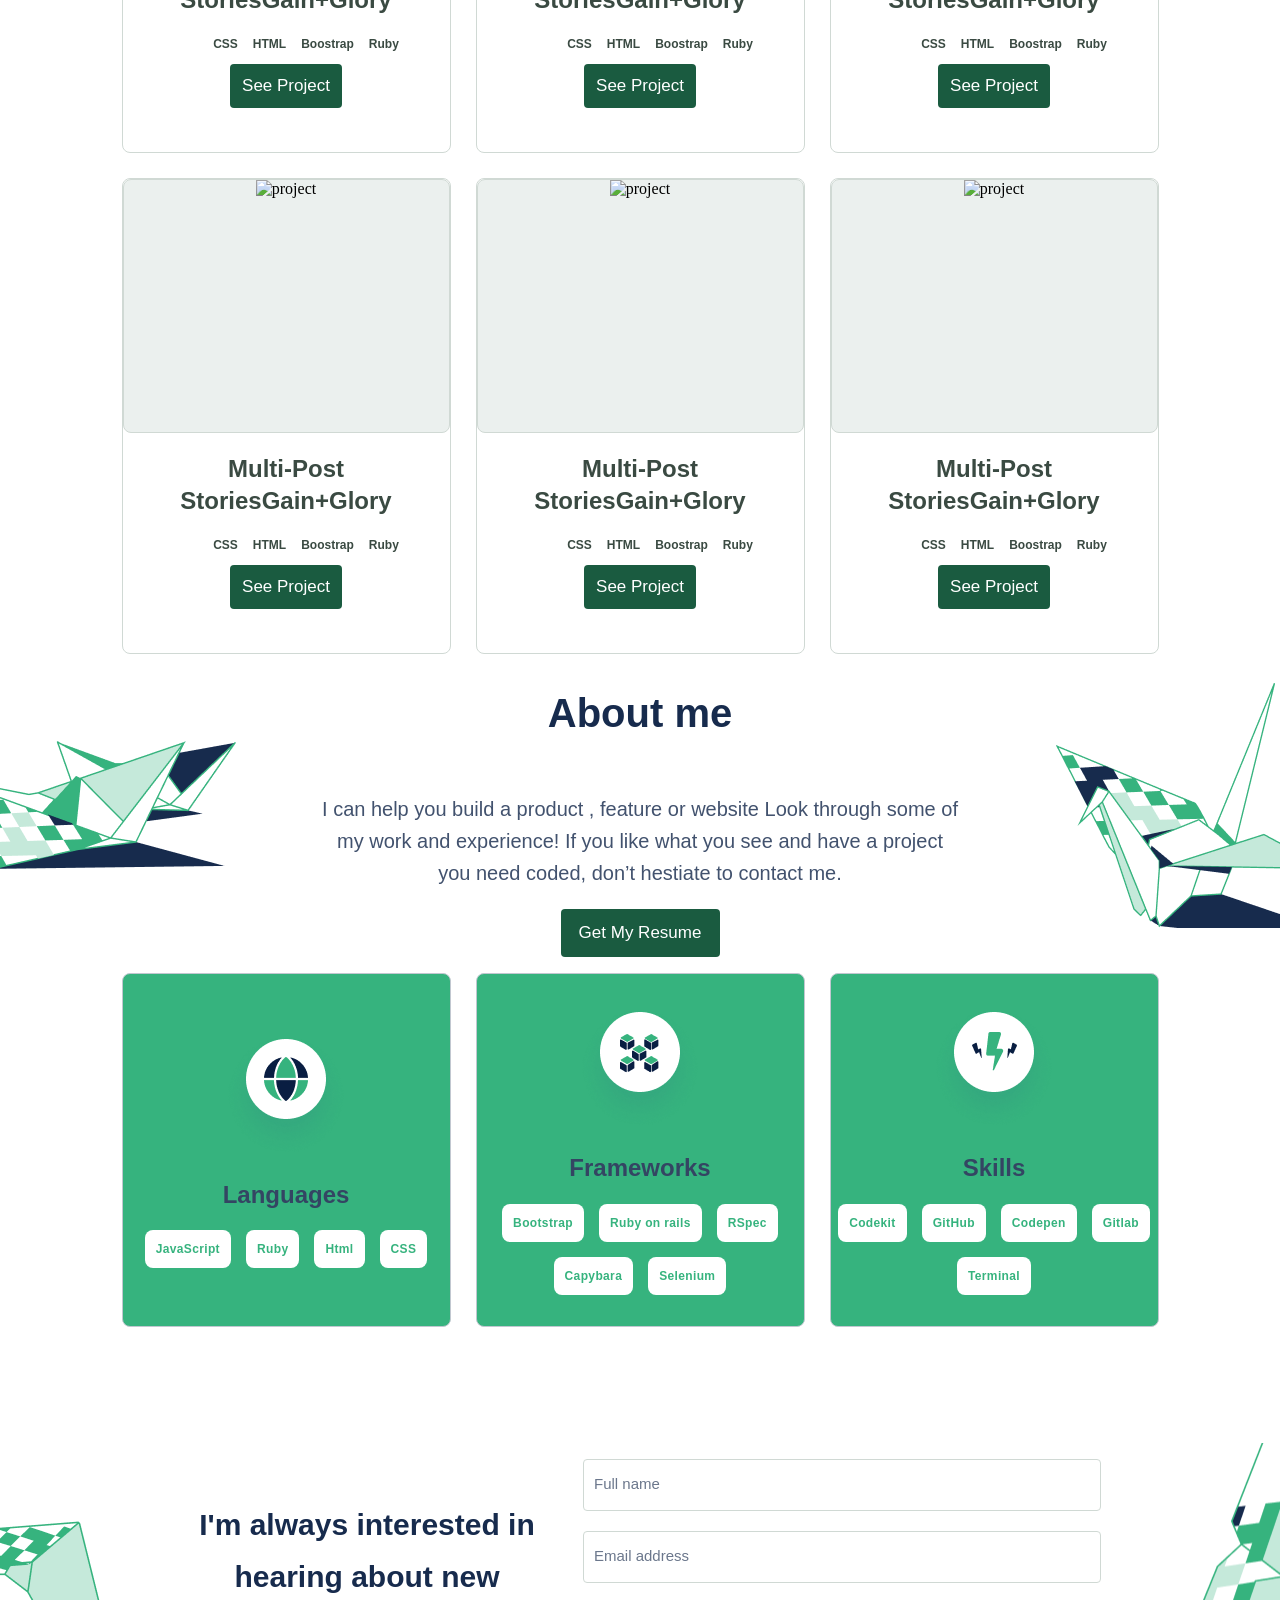
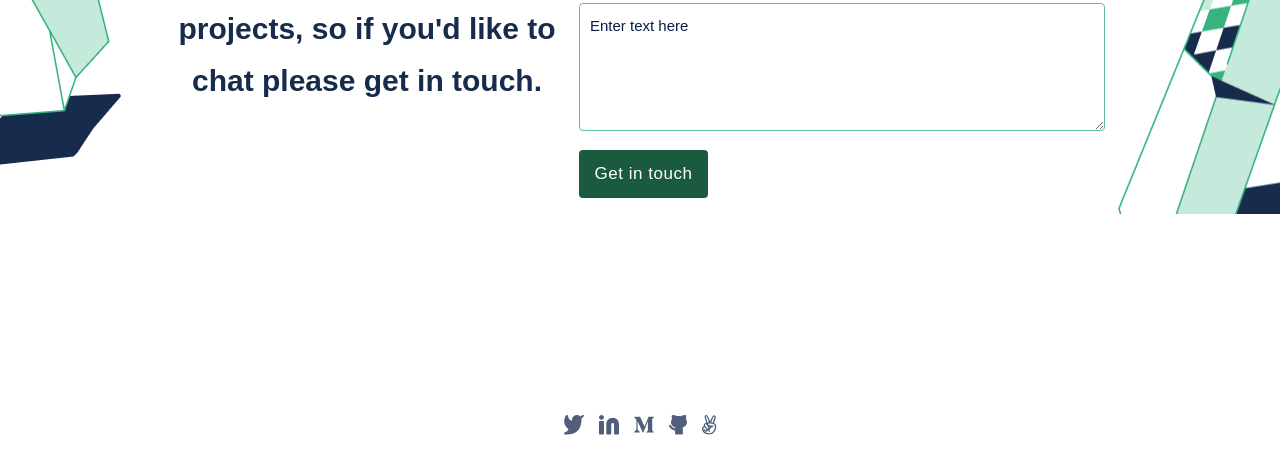
==== commit 8106acb2: "Cards deleted on html and added on js" ====
--- a/index.html
+++ b/index.html
@@ -69,89 +69,11 @@
         </div>
       </div>
     </section>
-    <div id="projects-container"></div>
+
     <section class="works" id="portfolio">
       <h2 class="recent-works">My Recent<br />Works</h2>
-      <div class="card-container">
-        <div class="card">
-          <div class="img-wrapper">
-            <img class="img-placeholder" alt="project" src="" />
-          </div>
-          <h2 class="card-name">Multi-Post Stories<br />Gain+Glory</h2>
-          <ol class="technologies">
-            <li class="tech-tag">Ruby on rails</li>
-            <li class="tech-tag">css</li>
-            <li class="tech-tag">JavScript</li>
-            <li class="tech-tag">html</li>
-          </ol>
-          <button class="see-project">See Project</button>
-        </div>
-        <div class="card">
-          <div class="img-wrapper">
-            <img class="img-placeholder" alt="project" src="" />
-          </div>
-          <h2 class="card-name">Multi-Post Stories<br />Gain+Glory</h2>
-          <ol class="technologies">
-            <li class="tech-tag">Ruby on rails</li>
-            <li class="tech-tag">css</li>
-            <li class="tech-tag">JavScript</li>
-            <li class="tech-tag">html</li>
-          </ol>
-          <button class="see-project">See Project</button>
-        </div>
-        <div class="card">
-          <div class="img-wrapper">
-            <img class="img-placeholder" alt="project" src="" />
-          </div>
-          <h2 class="card-name">Multi-Post Stories<br />Gain+Glory</h2>
-          <ol class="technologies">
-            <li class="tech-tag">Ruby on rails</li>
-            <li class="tech-tag">css</li>
-            <li class="tech-tag">JavScript</li>
-            <li class="tech-tag">html</li>
-          </ol>
-          <button class="see-project">See Project</button>
-        </div>
-        <div class="card">
-          <div class="img-wrapper">
-            <img class="img-placeholder" alt="project" src="" />
-          </div>
-          <h2 class="card-name">Multi-Post Stories<br />Gain+Glory</h2>
-          <ol class="technologies">
-            <li class="tech-tag">Ruby on rails</li>
-            <li class="tech-tag">css</li>
-            <li class="tech-tag">JavScript</li>
-            <li class="tech-tag">html</li>
-          </ol>
-          <button class="see-project">See Project</button>
-        </div>
-        <div class="card">
-          <div class="img-wrapper">
-            <img class="img-placeholder" alt="project" src="" />
-          </div>
-          <h2 class="card-name">Multi-Post Stories<br />Gain+Glory</h2>
-          <ol class="technologies">
-            <li class="tech-tag">Ruby on rails</li>
-            <li class="tech-tag">css</li>
-            <li class="tech-tag">JavScript</li>
-            <li class="tech-tag">html</li>
-          </ol>
-          <button class="see-project">See Project</button>
-        </div>
-        <div class="card">
-          <div class="img-wrapper">
-            <img class="img-placeholder" alt="project" src="" />
-          </div>
-          <h2 class="card-name">Multi-Post Stories<br />Gain+Glory</h2>
-          <ol class="technologies">
-            <li class="tech-tag">Ruby on rails</li>
-            <li class="tech-tag">css</li>
-            <li class="tech-tag">JavScript</li>
-            <li class="tech-tag">html</li>
-          </ol>
-          <button class="see-project">See Project</button>
-        </div>
-      </div>
+      <div id="projects-container"></div>
+
       <section class="about-me-container" id="about">
         <h2 class="about-me-title">About me</h2>
         <p class="about-me-description">
@@ -161,6 +83,7 @@
         </p>
         <button class="resume-button">Get My Resume</button>
       </section>
+
       <ol class="assets-list">
         <div class="card-2-container">
           <li class="card-2">
--- a/styles.css
+++ b/styles.css
@@ -1,6 +1,6 @@
 #background {
   background-size: cover;
-  background-image: url('./images/background-img.png');
+  background-image: url('./images/header-illustration-mobile.svg');
   width: 100%;
   height: 60vh;
 }
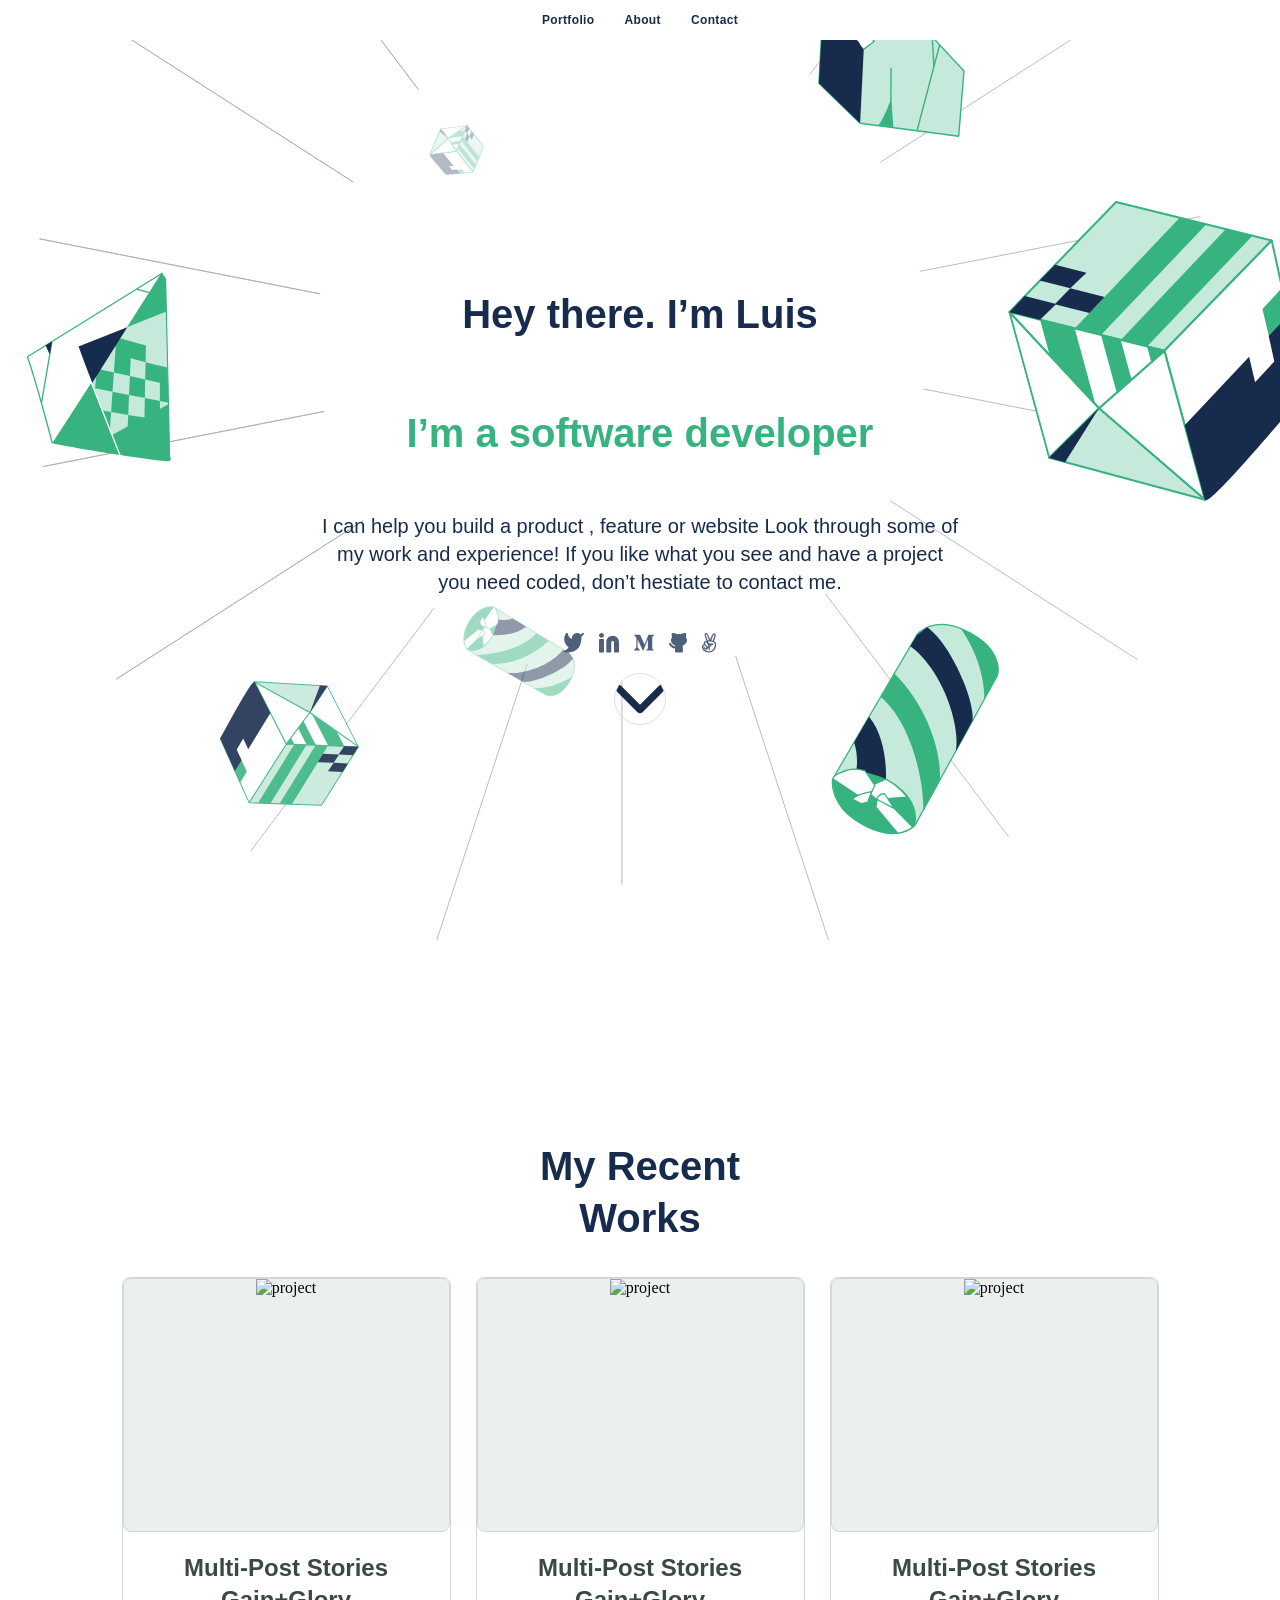
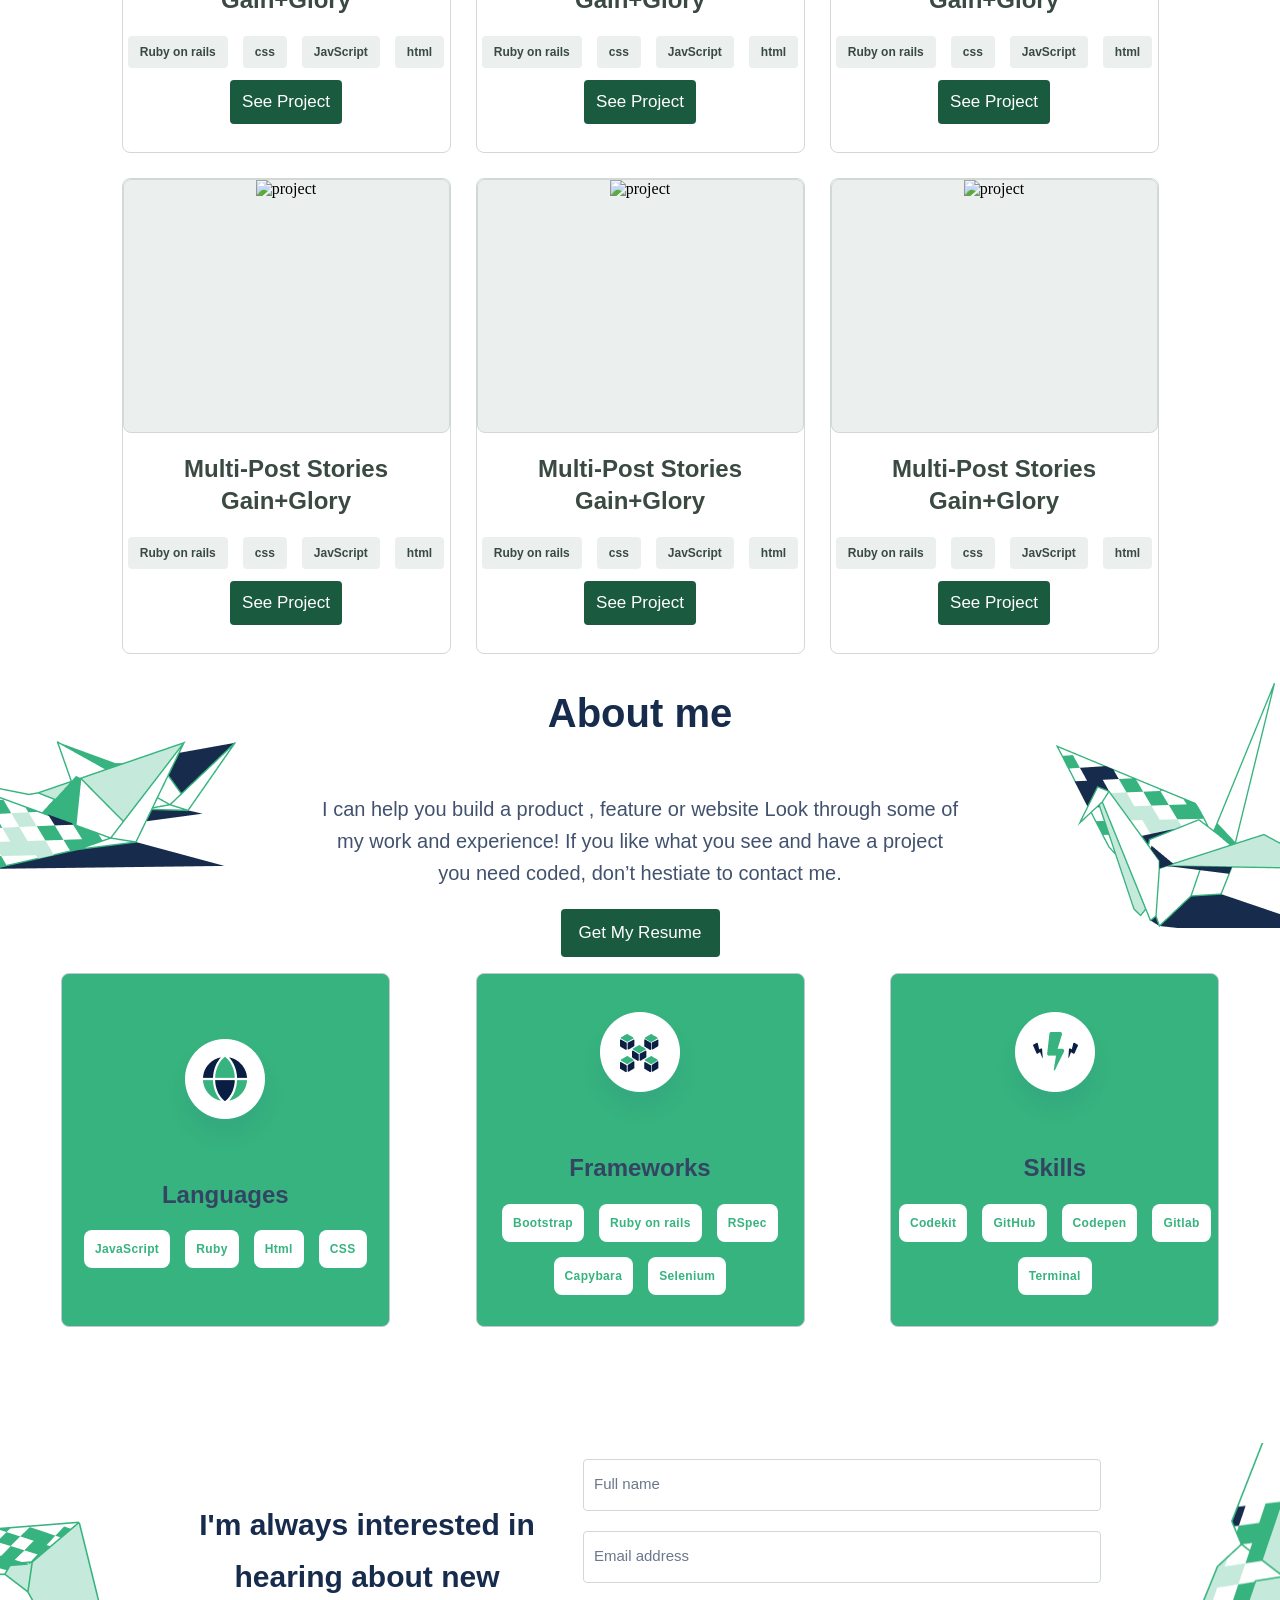
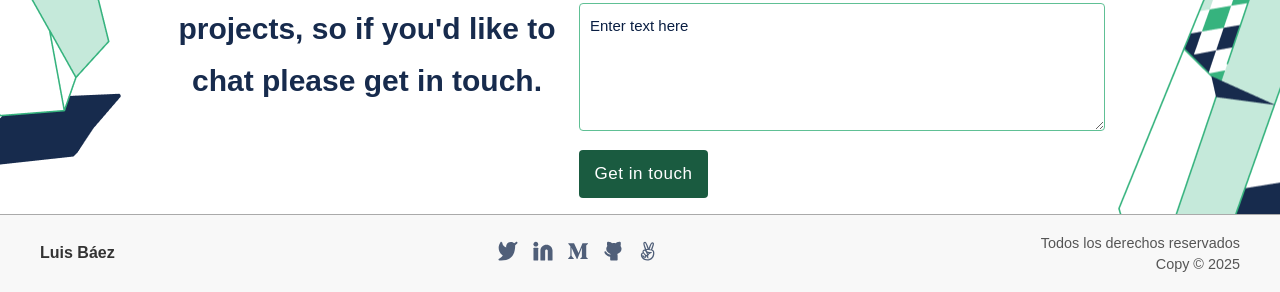
==== commit 651417c4: "add footer and styles" ====
--- a/index.html
+++ b/index.html
@@ -6,7 +6,7 @@
     <meta name="viewport" content="width=device-width, initial-scale=1.0" />
     <title>Luis's Portfolio</title>
   </head>
-  <body id="body">
+  <body>
     <header>
       <div id="welcome">Welcome</div>
       <nav id="nav">
@@ -69,11 +69,88 @@
         </div>
       </div>
     </section>
-
     <section class="works" id="portfolio">
       <h2 class="recent-works">My Recent<br />Works</h2>
-      <div id="projects-container"></div>
-
+      <div class="card-container">
+        <div class="card">
+          <div class="img-wrapper">
+            <img class="img-placeholder" alt="project" src="" />
+          </div>
+          <h2 class="card-name">Multi-Post Stories<br />Gain+Glory</h2>
+          <ol class="technologies">
+            <li class="tech-tag">Ruby on rails</li>
+            <li class="tech-tag">css</li>
+            <li class="tech-tag">JavScript</li>
+            <li class="tech-tag">html</li>
+          </ol>
+          <button class="see-project">See Project</button>
+        </div>
+        <div class="card">
+          <div class="img-wrapper">
+            <img class="img-placeholder" alt="project" src="" />
+          </div>
+          <h2 class="card-name">Multi-Post Stories<br />Gain+Glory</h2>
+          <ol class="technologies">
+            <li class="tech-tag">Ruby on rails</li>
+            <li class="tech-tag">css</li>
+            <li class="tech-tag">JavScript</li>
+            <li class="tech-tag">html</li>
+          </ol>
+          <button class="see-project">See Project</button>
+        </div>
+        <div class="card">
+          <div class="img-wrapper">
+            <img class="img-placeholder" alt="project" src="" />
+          </div>
+          <h2 class="card-name">Multi-Post Stories<br />Gain+Glory</h2>
+          <ol class="technologies">
+            <li class="tech-tag">Ruby on rails</li>
+            <li class="tech-tag">css</li>
+            <li class="tech-tag">JavScript</li>
+            <li class="tech-tag">html</li>
+          </ol>
+          <button class="see-project">See Project</button>
+        </div>
+        <div class="card">
+          <div class="img-wrapper">
+            <img class="img-placeholder" alt="project" src="" />
+          </div>
+          <h2 class="card-name">Multi-Post Stories<br />Gain+Glory</h2>
+          <ol class="technologies">
+            <li class="tech-tag">Ruby on rails</li>
+            <li class="tech-tag">css</li>
+            <li class="tech-tag">JavScript</li>
+            <li class="tech-tag">html</li>
+          </ol>
+          <button class="see-project">See Project</button>
+        </div>
+        <div class="card">
+          <div class="img-wrapper">
+            <img class="img-placeholder" alt="project" src="" />
+          </div>
+          <h2 class="card-name">Multi-Post Stories<br />Gain+Glory</h2>
+          <ol class="technologies">
+            <li class="tech-tag">Ruby on rails</li>
+            <li class="tech-tag">css</li>
+            <li class="tech-tag">JavScript</li>
+            <li class="tech-tag">html</li>
+          </ol>
+          <button class="see-project">See Project</button>
+        </div>
+        <div class="card">
+          <div class="img-wrapper">
+            <img class="img-placeholder" alt="project" src="" />
+          </div>
+          <h2 class="card-name">Multi-Post Stories<br />Gain+Glory</h2>
+          <ol class="technologies">
+            <li class="tech-tag">Ruby on rails</li>
+            <li class="tech-tag">css</li>
+            <li class="tech-tag">JavScript</li>
+            <li class="tech-tag">html</li>
+          </ol>
+          <button class="see-project">See Project</button>
+        </div>
+      </div>
       <section class="about-me-container" id="about">
         <h2 class="about-me-title">About me</h2>
         <p class="about-me-description">
@@ -83,7 +160,6 @@
         </p>
         <button class="resume-button">Get My Resume</button>
       </section>
-
       <ol class="assets-list">
         <div class="card-2-container">
           <li class="card-2">
@@ -170,27 +246,38 @@
       </div>
     </div>
 
-    <footer class="social-media-footer">
-      <ol class="social-media-form">
-        <li>
-          <a href="#"><img alt="twitter icon" src="./images/twitter.svg" /></a>
-        </li>
-        <li>
-          <a href="#"><img alt="linkedin icon" src="./images/linkedin.svg" /></a>
-        </li>
-        <li>
-          <a href="#"><img alt="medium icon" src="./images/medium.svg" /></a>
-        </li>
-        <li>
-          <a href="#"><img alt="github icon" src="./images/github.svg" /></a>
-        </li>
-        <li>
-          <a href="#"><img alt="angel list icon" src="./images/angellist.svg" /></a>
-        </li>
-      </ol>
-      <div class="mail-form">baezmendezluis@gmail.com</div>
+    <footer class="footer-flex">
+      <div class="footer-left">
+        <span class="footer-name">Luis Báez</span>
+      </div>
+
+      <div class="footer-center">
+        <ol class="social-media-form">
+          <li>
+            <a href="#"><img alt="twitter icon" src="./images/twitter.svg" /></a>
+          </li>
+          <li>
+            <a href="#"><img alt="linkedin icon" src="./images/linkedin.svg" /></a>
+          </li>
+          <li>
+            <a href="#"><img alt="medium icon" src="./images/medium.svg" /></a>
+          </li>
+          <li>
+            <a href="#"><img alt="github icon" src="./images/github.svg" /></a>
+          </li>
+          <li>
+            <a href="#"><img alt="angel list icon" src="./images/angellist.svg" /></a>
+          </li>
+        </ol>
+        <div class="mail-form">baezmendezluis@gmail.com</div>
+      </div>
+
+      <div class="footer-right">
+        <span>Todos los derechos reservados</span>
+        <span>Copy © 2025</span>
+      </div>
     </footer>
+
     <script src="./script.js"></script>
-    <script src="./popup.js"></script>
   </body>
 </html>
--- a/styles.css
+++ b/styles.css
@@ -1,6 +1,6 @@
 #background {
   background-size: cover;
-  background-image: url('./images/header-illustration-mobile.svg');
+  background-image: url("./images/background-img.png");
   width: 100%;
   height: 60vh;
 }
@@ -29,7 +29,7 @@
 }
 
 .text-container {
-  font-family: 'Inter', sans-serif;
+  font-family: "Inter", sans-serif;
   display: flex;
   flex-direction: column;
   font-style: normal;
@@ -45,7 +45,7 @@
 }
 
 #welcome {
-  font-family: 'Inter', sans-serif;
+  font-family: "Inter", sans-serif;
   font-style: normal;
   font-weight: 600;
   font-size: 20px;
@@ -56,7 +56,7 @@
 }
 
 #description {
-  font-family: 'Inter', sans-serif;
+  font-family: "Inter", sans-serif;
   font-size: 20px;
   font-weight: 400;
   line-height: 28px;
@@ -100,7 +100,7 @@
 }
 
 .recent-works {
-  font-family: 'Inter', sans-serif;
+  font-family: "Inter", sans-serif;
   font-style: normal;
   font-weight: 700;
   font-size: 40px;
@@ -131,7 +131,7 @@
 }
 
 .card-name {
-  font-family: 'Inter', sans-serif;
+  font-family: "Inter", sans-serif;
   font-style: normal;
   font-weight: 600;
   font-size: 24px;
@@ -147,7 +147,7 @@
   align-items: center;
   list-style-type: none;
   gap: 15px;
-  font-family: 'Inter', sans-serif;
+  font-family: "Inter", sans-serif;
   font-style: normal;
   font-weight: 600;
   font-size: 12px;
@@ -167,7 +167,7 @@
   background: #1a5b40;
   border-radius: 4px;
   color: #fff;
-  font-family: 'Inter', sans-serif;
+  font-family: "Inter", sans-serif;
   font-style: normal;
   font-weight: 500;
   font-size: 17px;
@@ -189,13 +189,13 @@
   text-align: center;
   flex-direction: column;
   justify-content: center;
-  background-image: url('./images/about-me-background.png'), url('./images/top-right-corner.png');
+  background-image: url("./images/about-me-background.png"), url("./images/top-right-corner.png");
   background-repeat: no-repeat, no-repeat;
   background-position: left bottom, top right;
 }
 
 .about-me-title {
-  font-family: 'Inter', sans-serif;
+  font-family: "Inter", sans-serif;
   font-style: normal;
   font-weight: 700;
   font-size: 40px;
@@ -204,7 +204,7 @@
 }
 
 .about-me-description {
-  font-family: 'Inter', sans-serif;
+  font-family: "Inter", sans-serif;
   font-style: normal;
   font-weight: 400;
   font-size: 20px;
@@ -219,7 +219,7 @@
   height: 48px;
   background: #1a5b40;
   border-radius: 4px;
-  font-family: 'Inter', sans-serif;
+  font-family: "Inter", sans-serif;
   font-style: normal;
   font-weight: 500;
   font-size: 17px;
@@ -249,7 +249,7 @@
 }
 
 .card-name-2 {
-  font-family: 'Inter', sans-serif;
+  font-family: "Inter", sans-serif;
   font-size: 24px;
   font-weight: 600;
   line-height: 32px;
@@ -261,7 +261,7 @@
   justify-content: center;
   align-items: center;
   list-style-type: none;
-  font-family: 'Inter', sans-serif;
+  font-family: "Inter", sans-serif;
   gap: 15px;
   font-style: normal;
   font-weight: 600;
@@ -286,13 +286,13 @@
 
 .card-2-container {
   display: flex;
-  justify-content: center;
+  justify-content: space-evenly;
   flex-direction: column;
   align-items: center;
   gap: 25px;
 }
 
-#projects-container {
+.card-container {
   display: flex;
   justify-content: center;
   flex-direction: column;
@@ -309,7 +309,7 @@
 
 .para-form {
   width: 85vw;
-  font-family: 'Inter', sans-serif;
+  font-family: "Inter", sans-serif;
   font-style: normal;
   font-weight: 700;
   font-size: 30px;
@@ -332,7 +332,7 @@
 }
 
 #name::placeholder {
-  font-family: 'Inter', sans-serif;
+  font-family: "Inter", sans-serif;
   font-size: 15px;
   font-weight: 400;
   line-height: 24px;
@@ -350,7 +350,7 @@
 }
 
 #mail::placeholder {
-  font-family: 'Inter', sans-serif;
+  font-family: "Inter", sans-serif;
   font-size: 15px;
   font-weight: 400;
   line-height: 24px;
@@ -369,7 +369,7 @@
 }
 
 #msg::placeholder {
-  font-family: 'Inter', sans-serif;
+  font-family: "Inter", sans-serif;
   font-style: normal;
   font-weight: 400;
   font-size: 15px;
@@ -387,7 +387,7 @@
 }
 
 #get-in-touch {
-  font-family: 'Inter', sans-serif;
+  font-family: "Inter", sans-serif;
   font-style: normal;
   font-weight: 500;
   font-size: 17px;
@@ -418,7 +418,7 @@
 }
 
 .mail-form {
-  font-family: 'Inter', sans-serif;
+  font-family: "Inter", sans-serif;
   font-style: normal;
   font-weight: 400;
   font-size: 20px;
@@ -429,7 +429,7 @@
 }
 
 .desktop-menu {
-  font-family: 'Inter', sans-serif;
+  font-family: "Inter", sans-serif;
   font-style: normal;
   font-weight: 600;
   font-size: 12px;
@@ -472,7 +472,7 @@
 
   #background {
     background-size: cover;
-    background-image: url('./images/header-background-desktop.svg');
+    background-image: url("./images/header-background-desktop.svg");
     width: 100vw;
     height: 100vh;
   }
@@ -493,7 +493,7 @@
     margin-top: 200px;
   }
 
-  #projects-container {
+  .card-container {
     display: flex;
     flex-direction: row;
     width: 100%;
@@ -508,7 +508,7 @@
   }
 
   .about-me-container {
-    background-image: url('./images/about-right-image.png'), url('./images/about-left-image.png');
+    background-image: url("./images/about-right-image.png"), url("./images/about-left-image.png");
     background-repeat: no-repeat, no-repeat;
     background-position: right, left;
   }
@@ -523,14 +523,14 @@
     align-items: center;
     text-align: center;
     flex-direction: row;
-    background-image: url('./images/contact-left-image.png');
+    background-image: url("./images/contact-left-image.png");
     background-repeat: no-repeat;
     background-position: left;
   }
 
   .contact-container-2 {
     margin-top: 100px;
-    background-image: url('./images/contact-right-image.png');
+    background-image: url("./images/contact-right-image.png");
     background-repeat: no-repeat;
     background-position: right;
   }
@@ -566,6 +566,74 @@
 
   .social-media-form {
     margin-top: 200px;
+  }
+
+  .footer-flex {
+    display: flex;
+    justify-content: space-between;
+    align-items: center;
+    border-top: 1px solid #aaa;
+    padding: 20px 40px;
+    background-color: #f8f8f8;
+    font-family: Arial, sans-serif;
+    color: #333;
+    flex-wrap: wrap;
+  }
+
+  .footer-left {
+    font-weight: bold;
+    font-size: 1rem;
+  }
+
+  .footer-center {
+    display: flex;
+    flex-direction: column;
+    align-items: center;
+    gap: 10px;
+  }
+
+  .footer-right {
+    display: flex;
+    flex-direction: column;
+    align-items: flex-end;
+    gap: 5px;
+    font-size: 0.9rem;
+    color: #555;
+  }
+
+  .social-media-form {
+    display: flex;
+    gap: 15px;
+    list-style: none;
+    padding: 0;
+    margin: 0;
+  }
+
+  .social-media-form img {
+    width: 20px;
+    height: 20px;
+    transition: transform 0.2s ease;
+  }
+
+  .social-media-form img:hover {
+    transform: scale(1.2);
+  }
+
+  .mail-form {
+    font-size: 0.9rem;
+    color: #444;
+  }
+
+  @media (max-width: 700px) {
+    .footer-flex {
+      flex-direction: column;
+      text-align: center;
+      gap: 15px;
+    }
+
+    .footer-right {
+      align-items: center;
+    }
   }
 }
 
@@ -630,7 +698,7 @@
 
   .modal-content li {
     padding: 10px 0;
-    font-family: 'Inter', sans-serif;
+    font-family: "Inter", sans-serif;
     font-style: normal;
     font-weight: 600;
     font-size: 32px;
@@ -643,7 +711,7 @@
   }
 
   .contact-form {
-    background-image: url('./images/form-image.png');
+    background-image: url("./images/form-image.png");
     background-repeat: no-repeat;
     background-position: right bottom;
   }
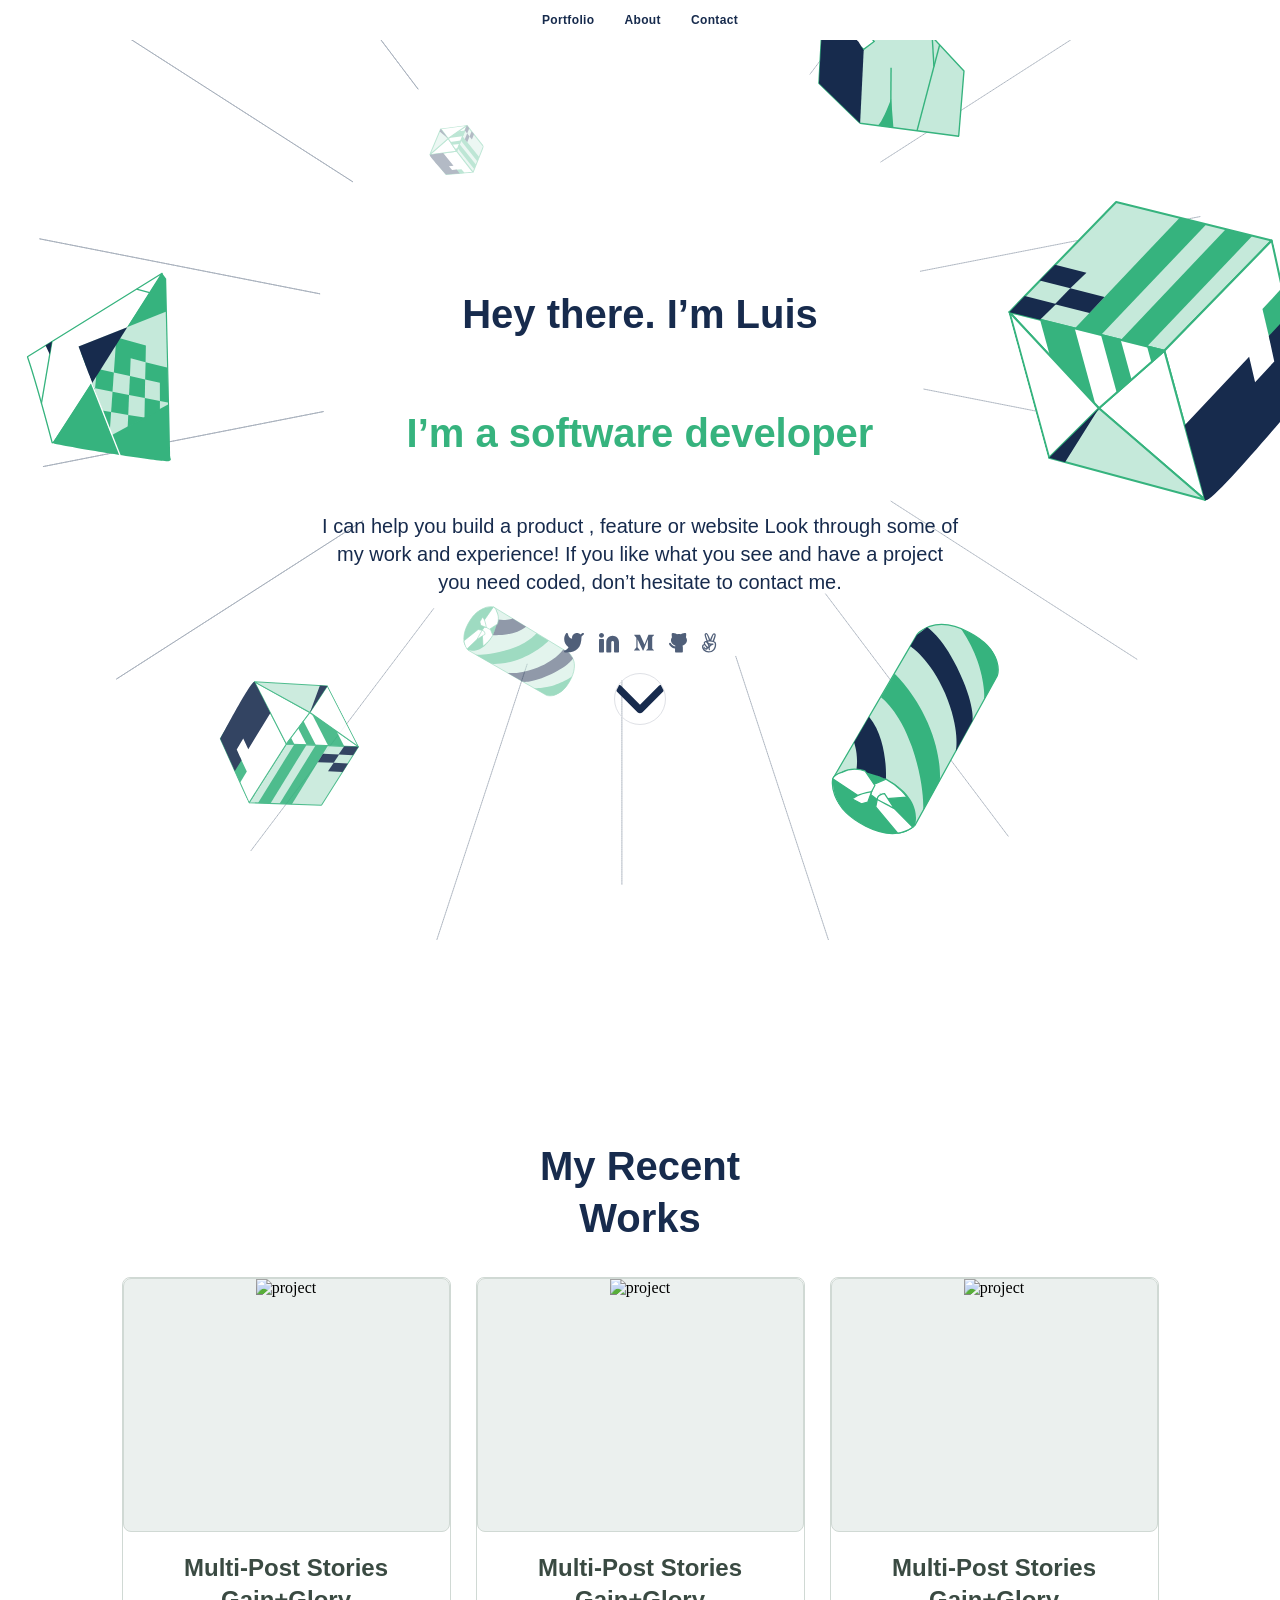
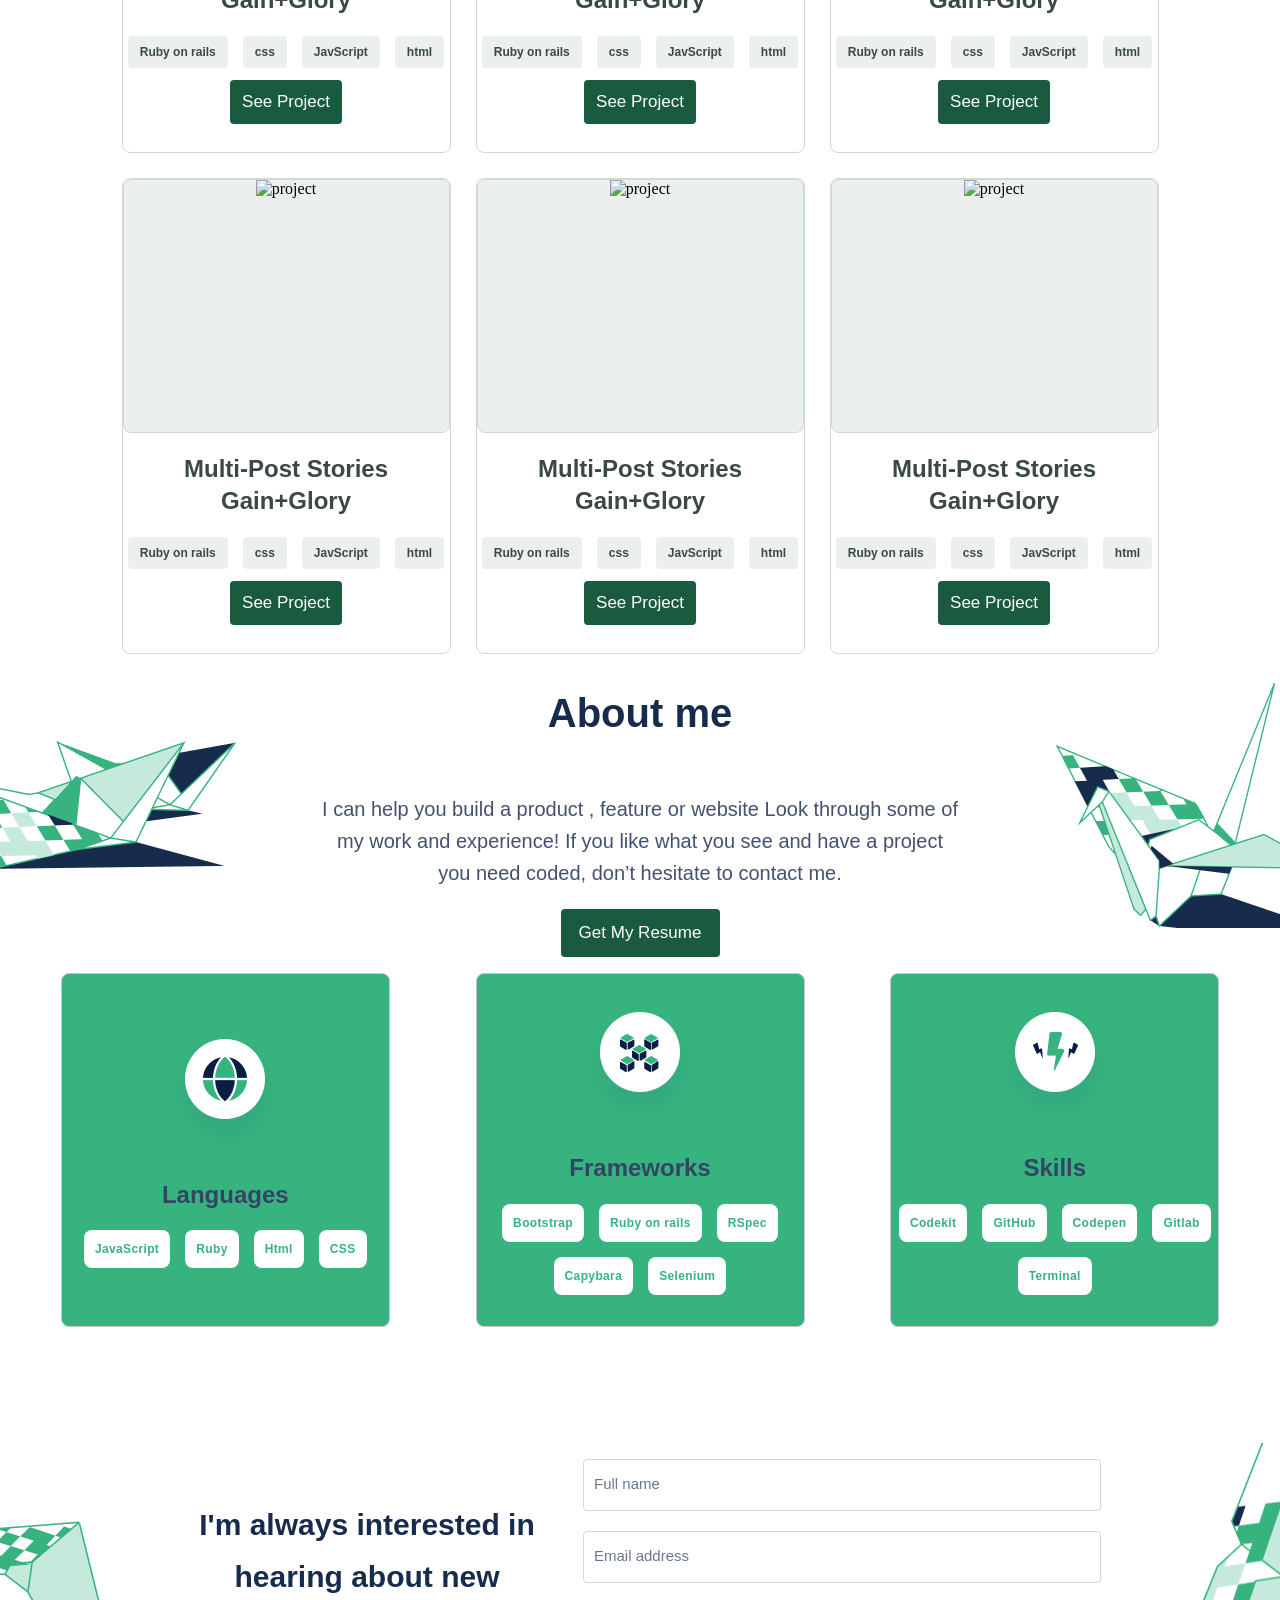
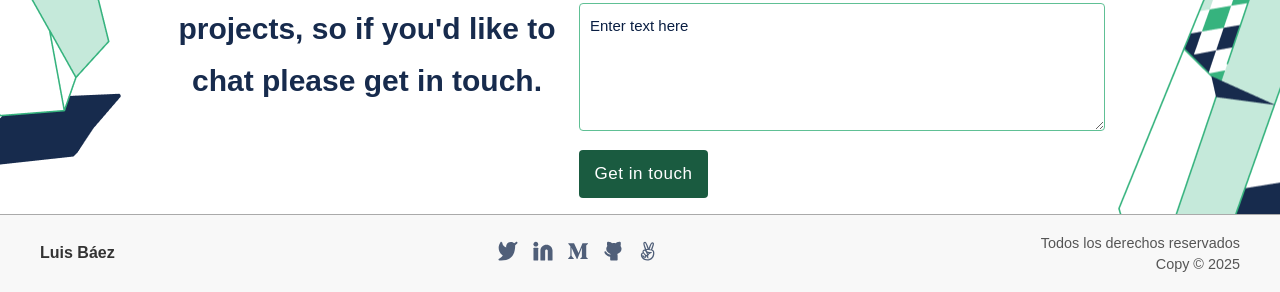
==== commit dcc27190: "fix: correct typo hesitate in hero and about sections" ====
--- a/index.html
+++ b/index.html
@@ -1,4 +1,4 @@
-<!DOCTYPE html>
+<!doctype html>
 <html lang="en">
   <head>
     <link rel="stylesheet" href="styles.css" />
@@ -38,7 +38,7 @@
         </h1>
         <p id="description">
           I can help you build a product , feature or website Look through some of my work and
-          experience! If you like what you see and have a project you need coded, don’t hestiate to
+          experience! If you like what you see and have a project you need coded, don’t hesitate to
           contact me.
         </p>
         <ol class="social-media">
@@ -155,7 +155,7 @@
         <h2 class="about-me-title">About me</h2>
         <p class="about-me-description">
           I can help you build a product , feature or website Look through some of my work and
-          experience! If you like what you see and have a project you need coded, don’t hestiate to
+          experience! If you like what you see and have a project you need coded, don’t hesitate to
           contact me.
         </p>
         <button class="resume-button">Get My Resume</button>
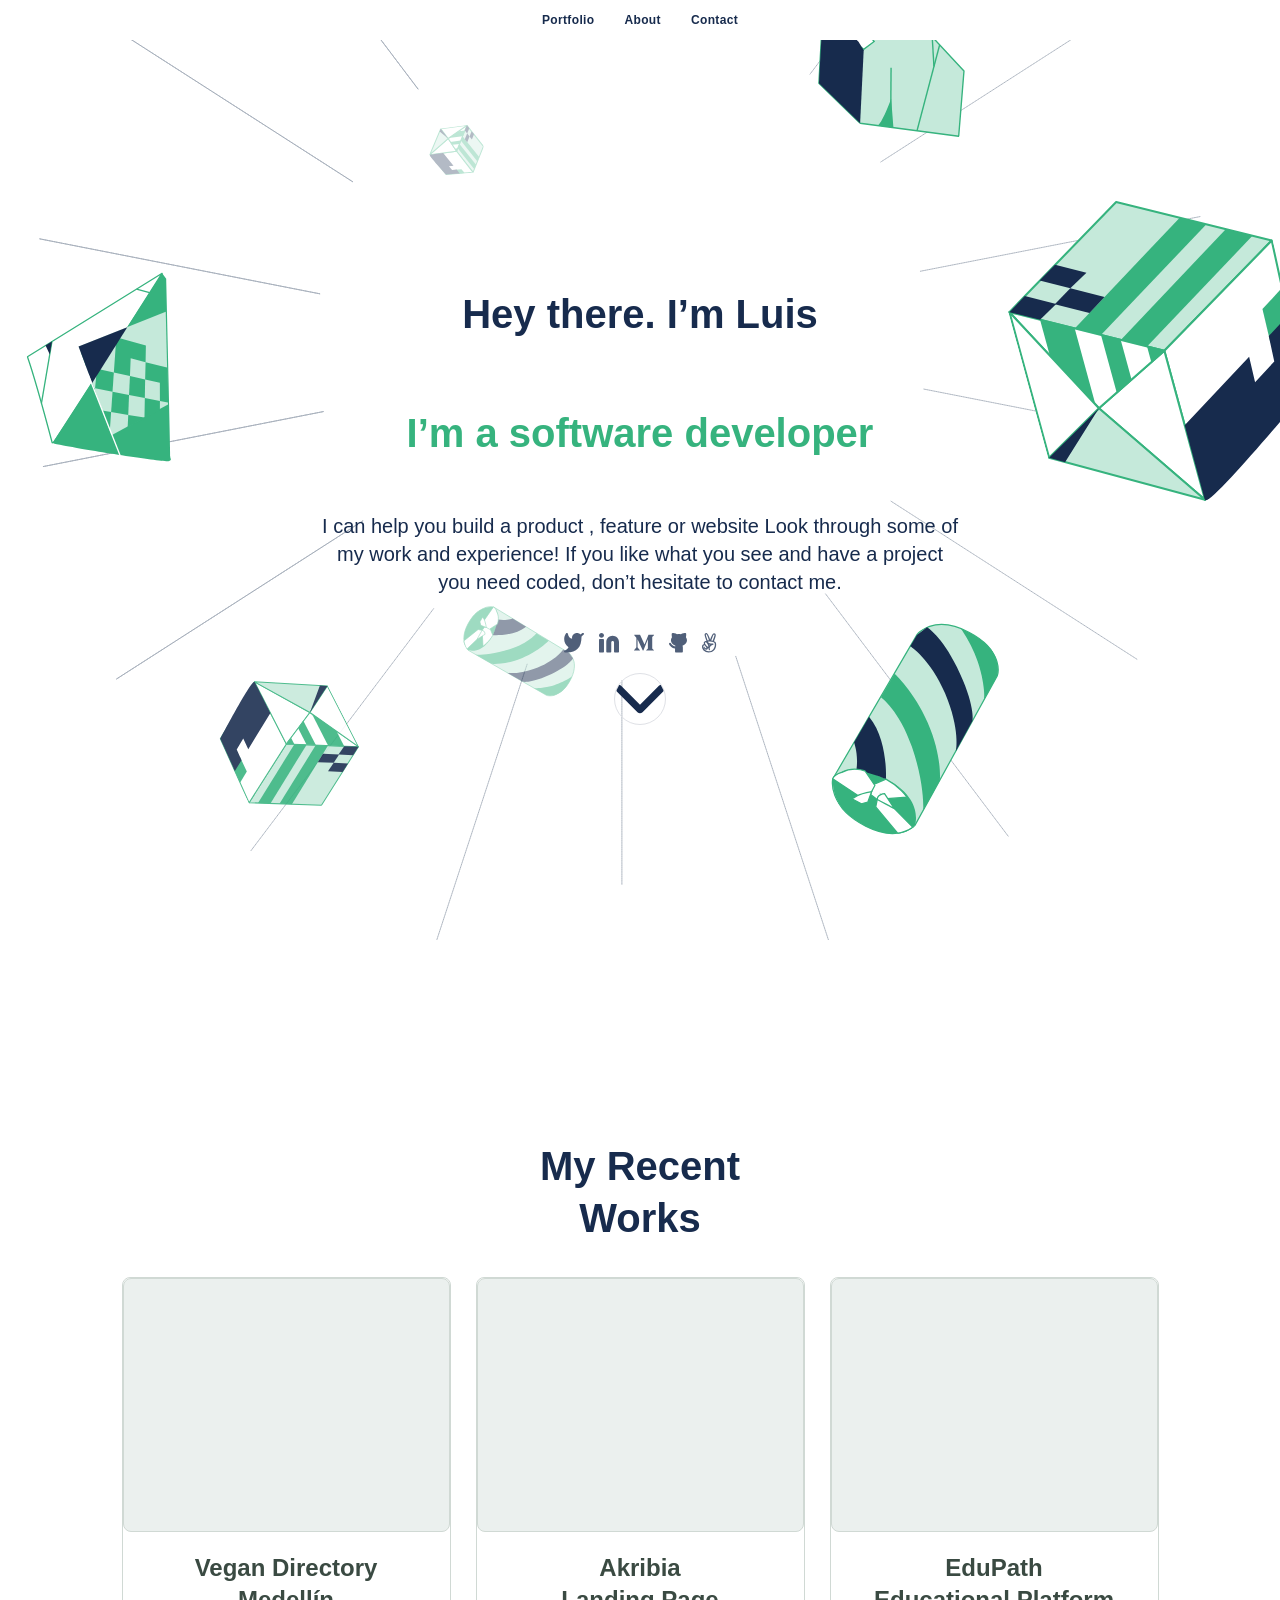
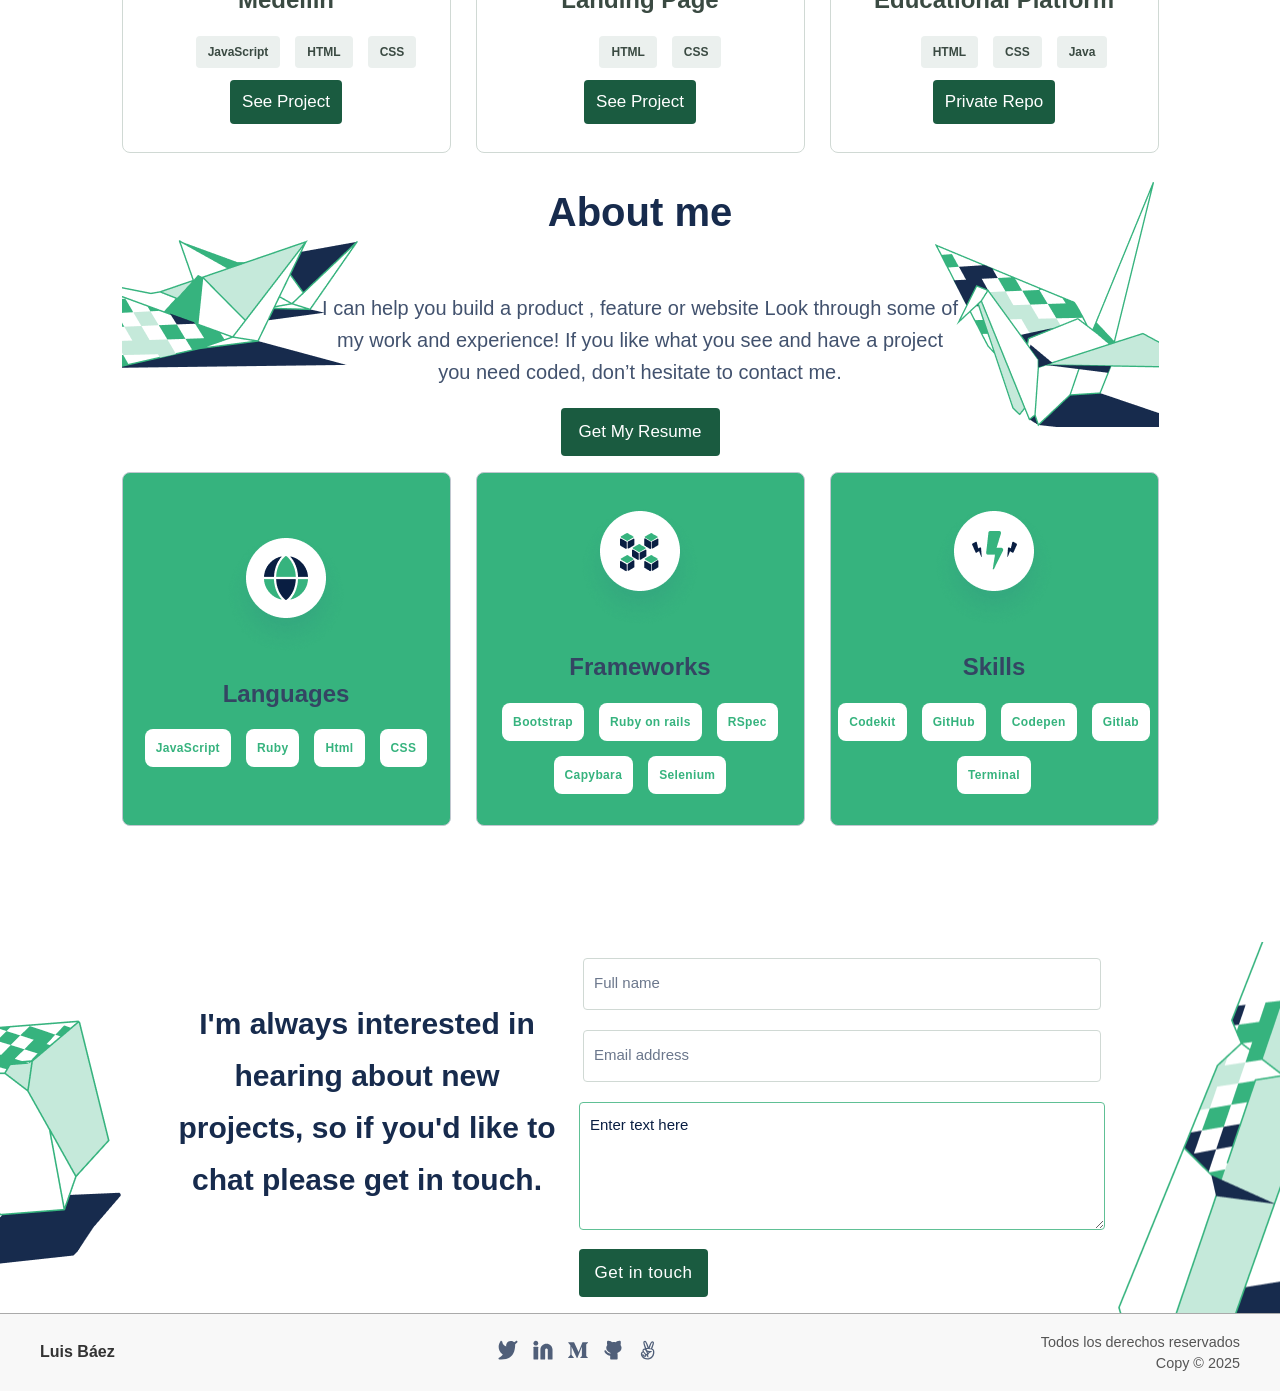
==== commit 1d2c9ddc: "feat: replace placeholder cards with real projects" ====
--- a/index.html
+++ b/index.html
@@ -46,13 +46,19 @@
             <a href="#"><img alt="twitter icon" src="./images/twitter.svg" /></a>
           </li>
           <li>
-            <a href="#"><img alt="linkedin icon" src="./images/linkedin.svg" /></a>
+            <a
+              href="https://www.linkedin.com/in/luis-enrique-b%C3%A1ez-m%C3%A9ndez-641917159/"
+              target="_blank"
+              ><img alt="linkedin icon" src="./images/linkedin.svg"
+            /></a>
           </li>
           <li>
             <a href="#"><img alt="medium icon" src="./images/medium.svg" /></a>
           </li>
           <li>
-            <a href="#"><img alt="github icon" src="./images/github.svg" /></a>
+            <a href="https://github.com/baezluise" target="_blank"
+              ><img alt="github icon" src="./images/github.svg"
+            /></a>
           </li>
           <li>
             <a href="#"><img alt="angel list icon" src="./images/angellist.svg" /></a>
@@ -73,82 +79,41 @@
       <h2 class="recent-works">My Recent<br />Works</h2>
       <div class="card-container">
         <div class="card">
-          <div class="img-wrapper">
-            <img class="img-placeholder" alt="project" src="" />
-          </div>
-          <h2 class="card-name">Multi-Post Stories<br />Gain+Glory</h2>
-          <ol class="technologies">
-            <li class="tech-tag">Ruby on rails</li>
-            <li class="tech-tag">css</li>
-            <li class="tech-tag">JavScript</li>
-            <li class="tech-tag">html</li>
-          </ol>
-          <button class="see-project">See Project</button>
-        </div>
+          <div class="img-wrapper"><img class="img-placeholder" src="" /></div>
+          <h2 class="card-name">Vegan Directory<br />Medellín</h2>
+          <ul class="technologies">
+            <li class="tech-tag">JavaScript</li>
+            <li class="tech-tag">HTML</li>
+            <li class="tech-tag">CSS</li>
+          </ul>
+          <a href="https://baezluise.github.io/vegan-directory/" target="_blank">
+            <button class="see-project">See Project</button>
+          </a>
+        </div>
+
         <div class="card">
-          <div class="img-wrapper">
-            <img class="img-placeholder" alt="project" src="" />
-          </div>
-          <h2 class="card-name">Multi-Post Stories<br />Gain+Glory</h2>
-          <ol class="technologies">
-            <li class="tech-tag">Ruby on rails</li>
-            <li class="tech-tag">css</li>
-            <li class="tech-tag">JavScript</li>
-            <li class="tech-tag">html</li>
-          </ol>
-          <button class="see-project">See Project</button>
-        </div>
+          <div class="img-wrapper"><img class="img-placeholder" src="" /></div>
+          <h2 class="card-name">Akribia<br />Landing Page</h2>
+          <ul class="technologies">
+            <li class="tech-tag">HTML</li>
+            <li class="tech-tag">CSS</li>
+          </ul>
+          <a href="https://baezluise.github.io/akribia/" target="_blank">
+            <button class="see-project">See Project</button>
+          </a>
+        </div>
+
         <div class="card">
-          <div class="img-wrapper">
-            <img class="img-placeholder" alt="project" src="" />
-          </div>
-          <h2 class="card-name">Multi-Post Stories<br />Gain+Glory</h2>
-          <ol class="technologies">
-            <li class="tech-tag">Ruby on rails</li>
-            <li class="tech-tag">css</li>
-            <li class="tech-tag">JavScript</li>
-            <li class="tech-tag">html</li>
-          </ol>
-          <button class="see-project">See Project</button>
-        </div>
-        <div class="card">
-          <div class="img-wrapper">
-            <img class="img-placeholder" alt="project" src="" />
-          </div>
-          <h2 class="card-name">Multi-Post Stories<br />Gain+Glory</h2>
-          <ol class="technologies">
-            <li class="tech-tag">Ruby on rails</li>
-            <li class="tech-tag">css</li>
-            <li class="tech-tag">JavScript</li>
-            <li class="tech-tag">html</li>
-          </ol>
-          <button class="see-project">See Project</button>
-        </div>
-        <div class="card">
-          <div class="img-wrapper">
-            <img class="img-placeholder" alt="project" src="" />
-          </div>
-          <h2 class="card-name">Multi-Post Stories<br />Gain+Glory</h2>
-          <ol class="technologies">
-            <li class="tech-tag">Ruby on rails</li>
-            <li class="tech-tag">css</li>
-            <li class="tech-tag">JavScript</li>
-            <li class="tech-tag">html</li>
-          </ol>
-          <button class="see-project">See Project</button>
-        </div>
-        <div class="card">
-          <div class="img-wrapper">
-            <img class="img-placeholder" alt="project" src="" />
-          </div>
-          <h2 class="card-name">Multi-Post Stories<br />Gain+Glory</h2>
-          <ol class="technologies">
-            <li class="tech-tag">Ruby on rails</li>
-            <li class="tech-tag">css</li>
-            <li class="tech-tag">JavScript</li>
-            <li class="tech-tag">html</li>
-          </ol>
-          <button class="see-project">See Project</button>
+          <div class="img-wrapper"><img class="img-placeholder" src="" /></div>
+          <h2 class="card-name">EduPath<br />Educational Platform</h2>
+          <ul class="technologies">
+            <li class="tech-tag">HTML</li>
+            <li class="tech-tag">CSS</li>
+            <li class="tech-tag">Java</li>
+          </ul>
+          <button class="see-project" disabled title="Private repository — available upon request">
+            Private Repo
+          </button>
         </div>
       </div>
       <section class="about-me-container" id="about">
@@ -257,13 +222,19 @@
             <a href="#"><img alt="twitter icon" src="./images/twitter.svg" /></a>
           </li>
           <li>
-            <a href="#"><img alt="linkedin icon" src="./images/linkedin.svg" /></a>
+            <a
+              href="https://www.linkedin.com/in/luis-enrique-b%C3%A1ez-m%C3%A9ndez-641917159/"
+              target="_blank"
+              ><img alt="linkedin icon" src="./images/linkedin.svg"
+            /></a>
           </li>
           <li>
             <a href="#"><img alt="medium icon" src="./images/medium.svg" /></a>
           </li>
           <li>
-            <a href="#"><img alt="github icon" src="./images/github.svg" /></a>
+            <a href="https://github.com/baezluise" target="_blank"
+              ><img alt="github icon" src="./images/github.svg"
+            /></a>
           </li>
           <li>
             <a href="#"><img alt="angel list icon" src="./images/angellist.svg" /></a>
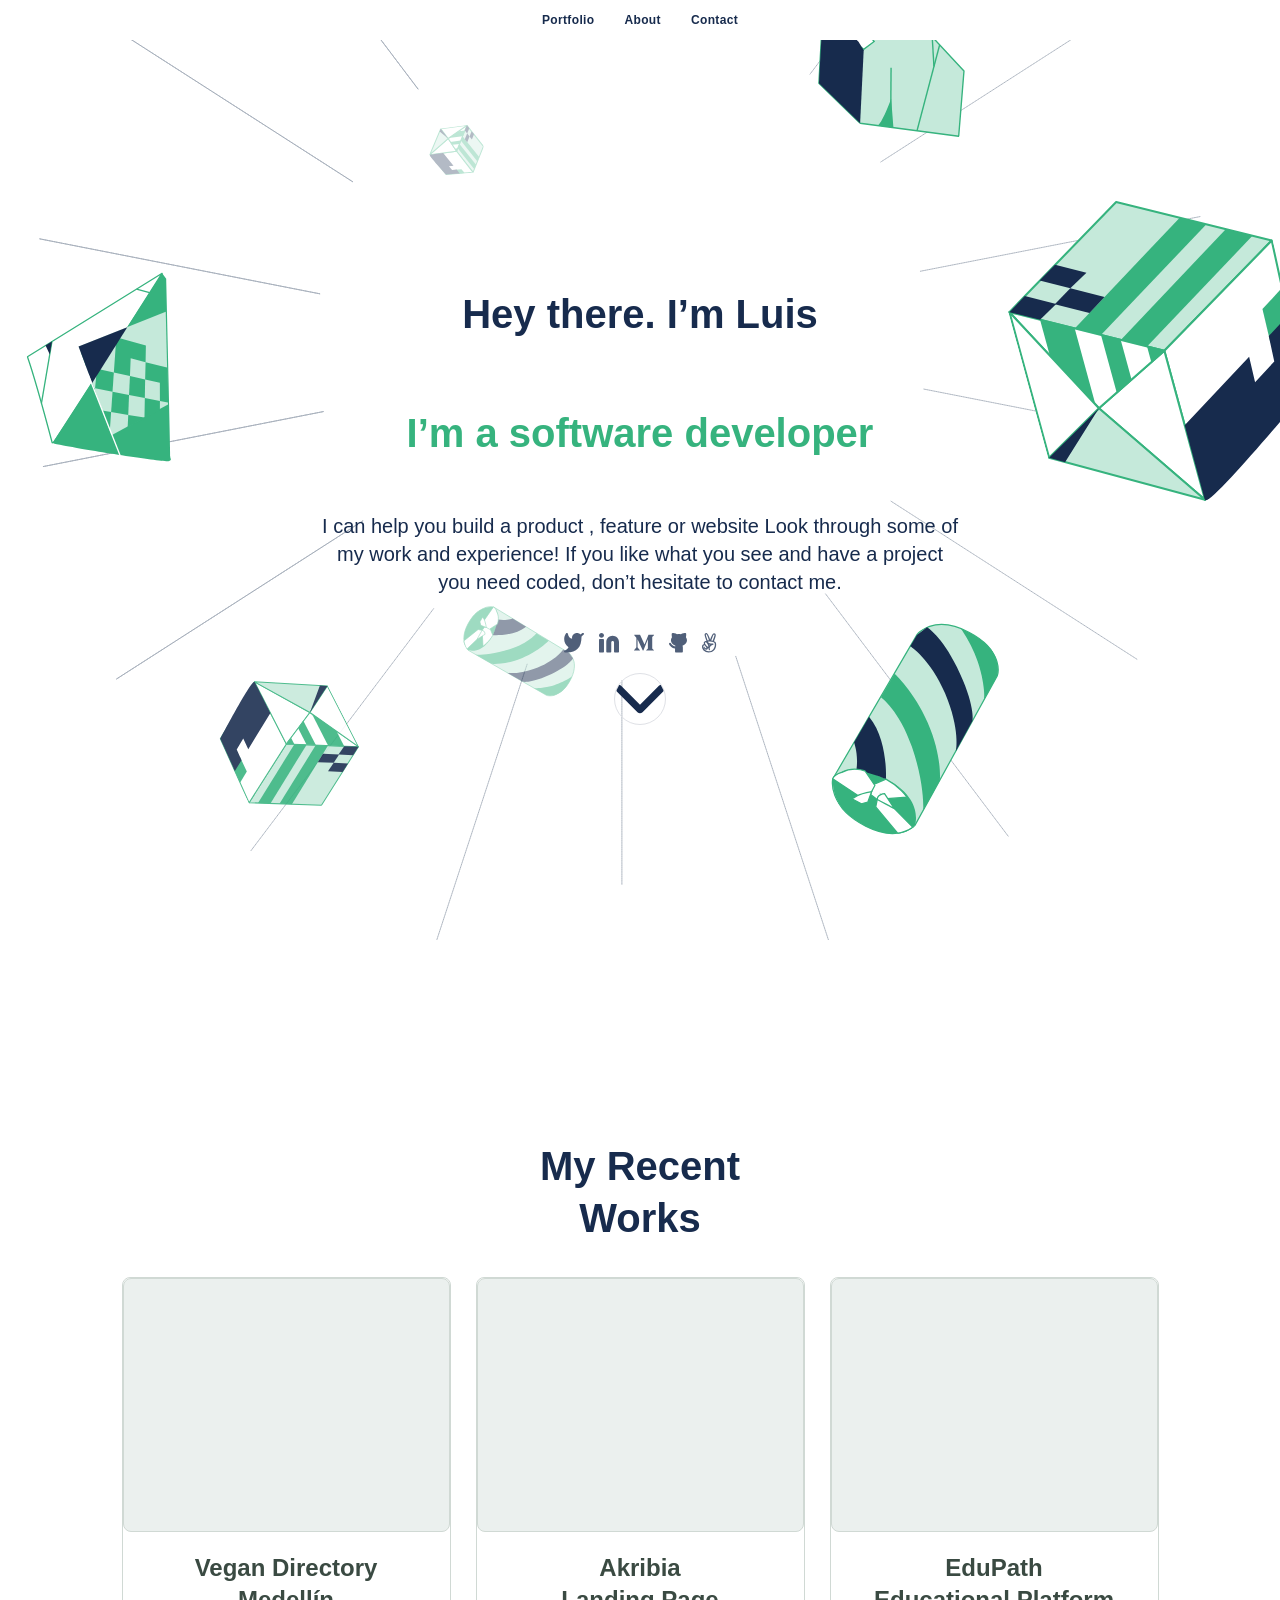
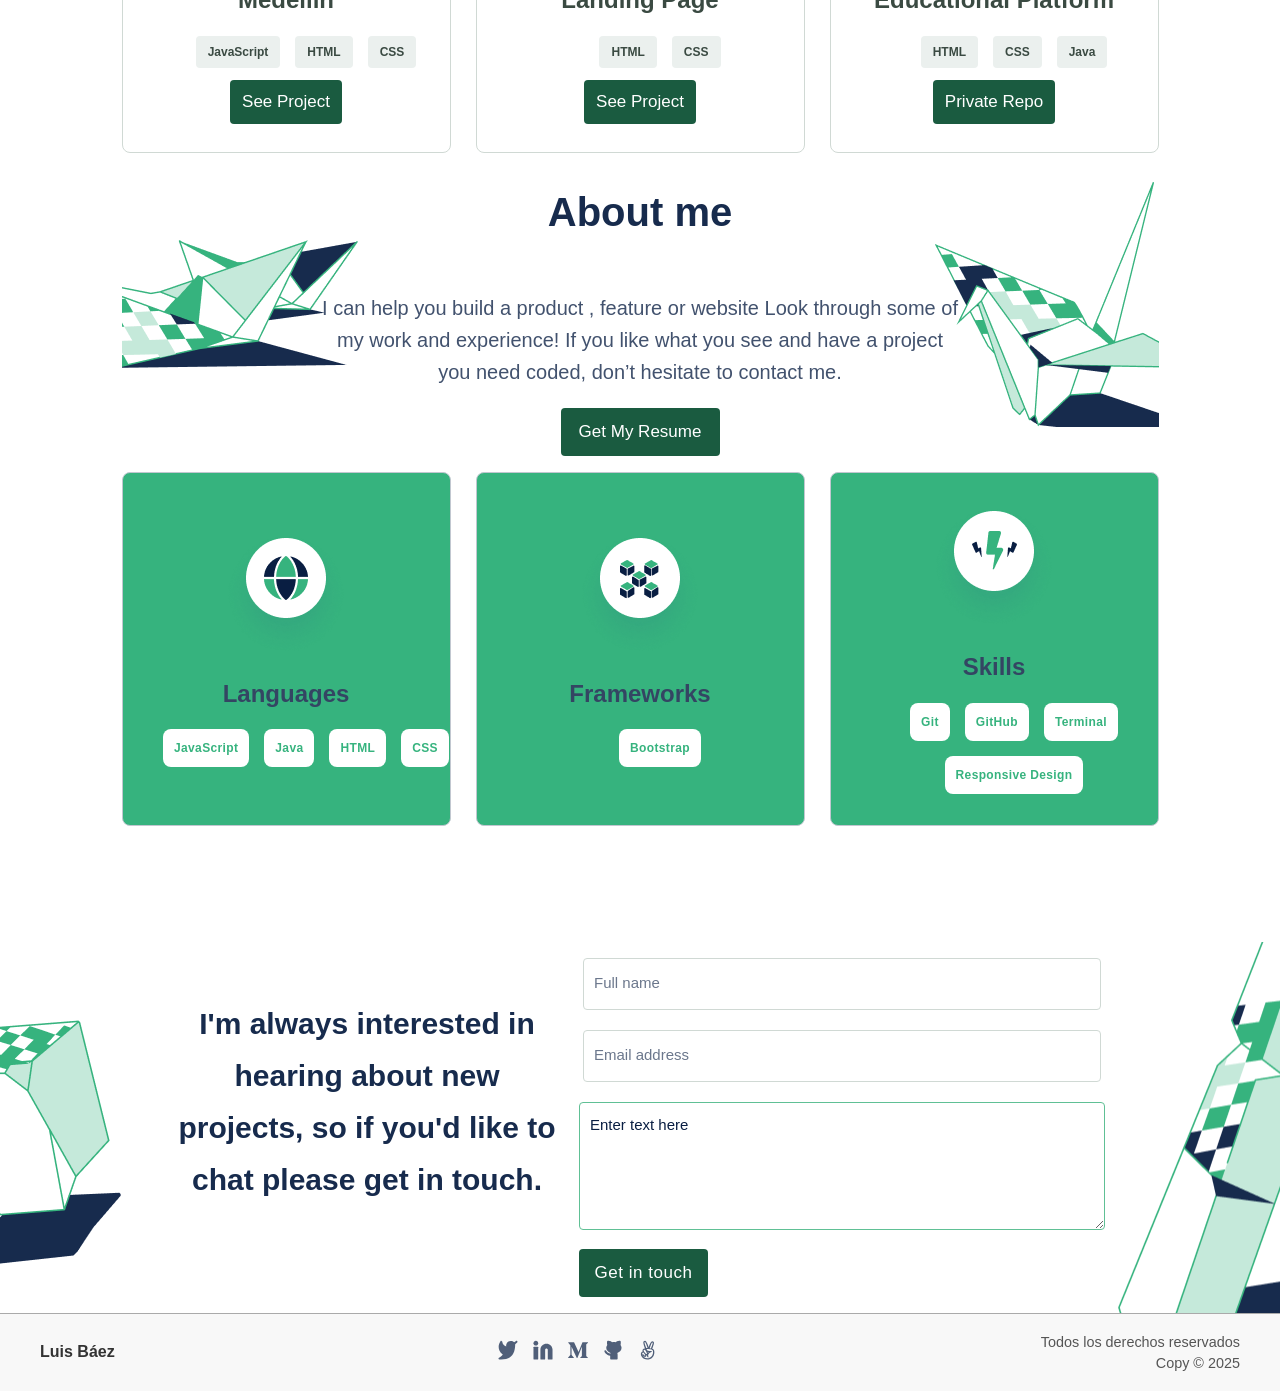
==== commit a45540a5: "fix: update tech stack to reflect actual skills" ====
--- a/index.html
+++ b/index.html
@@ -128,36 +128,31 @@
       <ol class="assets-list">
         <div class="card-2-container">
           <li class="card-2">
-            <img class="icon-lang" alt="A world" src="./images/icon-lang.png" />
+            <img class="icon-lang" src="icon-lang.png" />
             <h2 class="card-name-2">Languages</h2>
-            <ol class="technologies-2">
+            <ul class="technologies-2">
               <li class="tech-tag-2">JavaScript</li>
-              <li class="tech-tag-2">Ruby</li>
-              <li class="tech-tag-2">Html</li>
+              <li class="tech-tag-2">Java</li>
+              <li class="tech-tag-2">HTML</li>
               <li class="tech-tag-2">CSS</li>
-            </ol>
+            </ul>
           </li>
           <li class="card-2">
-            <img class="icon-lang" alt="Cubes" src="./images/icon-frameworks.png" />
+            <img class="icon-lang" src="icon-frameworks.png" />
             <h2 class="card-name-2">Frameworks</h2>
-            <ol class="technologies-2">
-              <li class="tech-tag-2" id="tag-0">Bootstrap</li>
-              <li class="tech-tag-2" id="tag-1">Ruby on rails</li>
-              <li class="tech-tag-2" id="tag-2">RSpec</li>
-              <li class="tech-tag-2" id="tag-0">Capybara</li>
-              <li class="tech-tag-2" id="tag-1">Selenium</li>
-            </ol>
+            <ul class="technologies-2">
+              <li class="tech-tag-2">Bootstrap</li>
+            </ul>
           </li>
           <li class="card-2">
-            <img class="icon-lang" alt="Ray" src="./images/icon-skills.png" />
+            <img class="icon-lang" src="icon-skills.png" />
             <h2 class="card-name-2">Skills</h2>
-            <ol class="technologies-2">
-              <li class="tech-tag-2">Codekit</li>
+            <ul class="technologies-2">
+              <li class="tech-tag-2">Git</li>
               <li class="tech-tag-2">GitHub</li>
-              <li class="tech-tag-2">Codepen</li>
-              <li class="tech-tag-2">Gitlab</li>
               <li class="tech-tag-2">Terminal</li>
-            </ol>
+              <li class="tech-tag-2">Responsive Design</li>
+            </ul>
           </li>
         </div>
       </ol>
